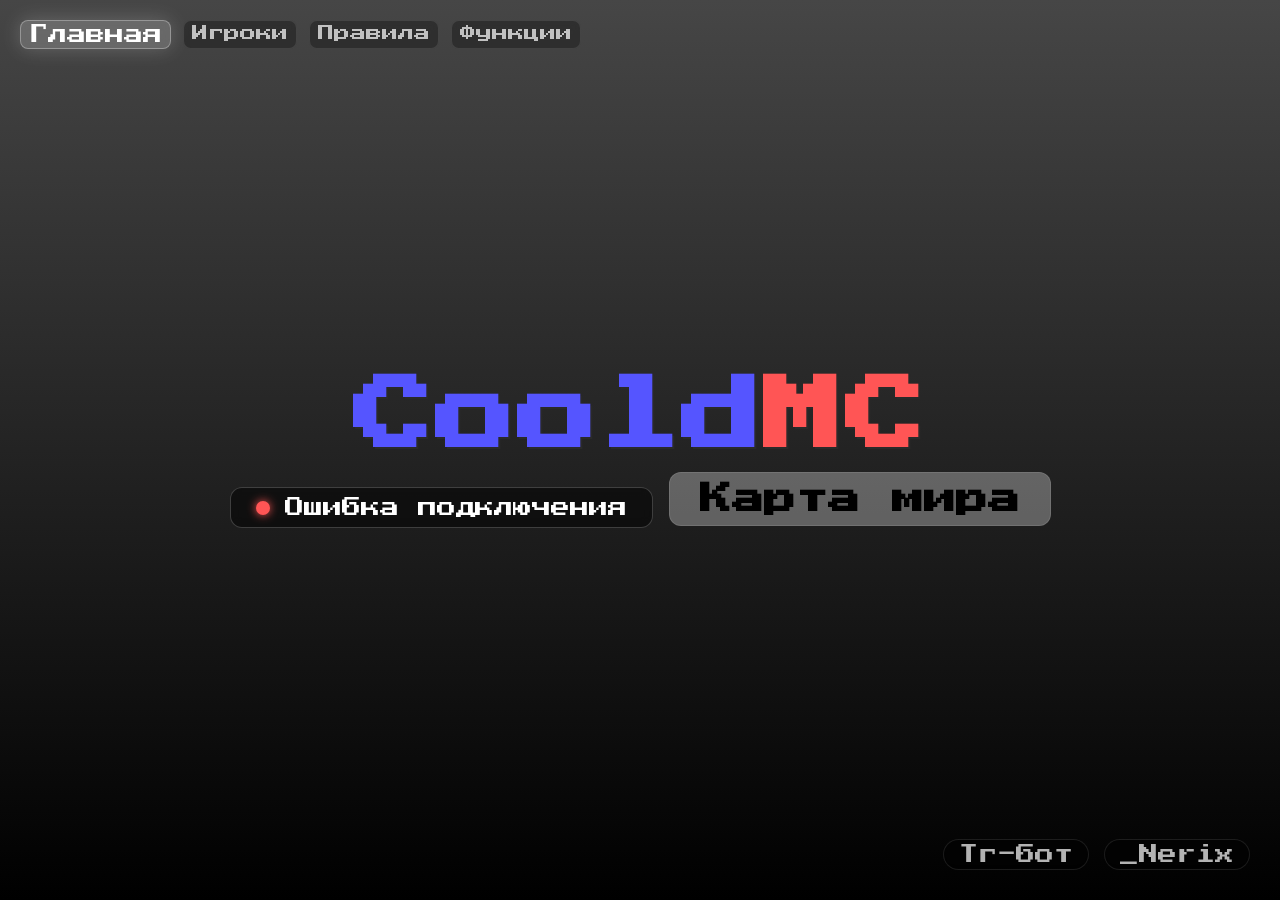
==== index.html @ b75e8671 "Update index.html" ====
<!DOCTYPE html>
<html lang="ru">
<head>
    <meta charset="UTF-8">
    <meta name="viewport" content="width=device-width, initial-scale=1.0">
    <title>CooldMC - Сервер Minecraft</title>
    
    <link rel="icon" type="image/png" href="photos/favicon-96x96.png" sizes="96x96" />
    <link rel="icon" type="image/svg+xml" href="photos/favicon.svg" />
    <link rel="shortcut icon" href="photos/favicon.ico" />
    <link rel="apple-touch-icon" sizes="180x180" href="photos/apple-touch-icon.png" />
    <meta name="apple-mobile-web-app-title" content="CooldMC" />
    <link rel="manifest" href="photos/site.webmanifest" />
    
    <link href="https://fonts.googleapis.com/css2?family=Press+Start+2P&display=swap" rel="stylesheet">
    
    <style>
        @font-face {
            font-family: 'Minecraft';
            src: url('fonts/minecraft-1-1/minecraft-1-1.eot');
            src: url('fonts/minecraft-1-1/minecraft-1-1.eot?#iefix') format('embedded-opentype'),
                 url('fonts/minecraft-1-1/minecraft-1-1.otf') format('opentype'),
                 url('fonts/minecraft-1-1/minecraft-1-1.svg') format('svg'),
                 url('fonts/minecraft-1-1/minecraft-1-1.ttf') format('truetype'),
                 url('fonts/minecraft-1-1/minecraft-1-1.woff') format('woff'),
                 url('fonts/minecraft-1-1/minecraft-1-1.woff2') format('woff2');
            font-weight: normal;
            font-style: normal;
            font-display: swap;
        }

        * {
            margin: 0;
            padding: 0;
            box-sizing: border-box;
        }

        html, body {
            height: 100%;
            overflow: hidden;
        }

        body {
            background: -webkit-linear-gradient(180deg, #464646,#000000);
            background: linear-gradient(180deg, #464646,#000000);
            min-height: 100vh;
            font-family: 'Minecraft', 'Press Start 2P', 'Courier New', monospace;
            position: relative;
            color: white;
        }

        .nav-menu, .page, .bottom-right {
            z-index: 1;
            position: relative;
        }

        .nav-menu {
            position: absolute;
            top: 20px;
            left: 20px;
            display: flex;
            gap: 12px;
            z-index: 10;
        }

        .nav-item {
            cursor: pointer;
            transition: all 0.3s ease;
            text-decoration: none;
            color: rgba(255, 255, 255, 0.7);
            font-size: 1rem;
            padding: 4px 8px;
            border-radius: 8px;
            background-color: rgba(0, 0, 0, 0.3);
            backdrop-filter: blur(5px);
            border: 1px solid rgba(255, 255, 255, 0.1);
        }

        .nav-item.active {
            color: white;
            font-size: 1.2rem;
            background-color: rgba(255, 255, 255, 0.2);
            border: 1px solid rgba(255, 255, 255, 0.3);
            box-shadow: 0 0 20px rgba(255,255,255,0.2);
        }

        .page {
            position: absolute;
            top: 0;
            left: 0;
            width: 100%;
            height: 100%;
            display: flex;
            flex-direction: column;
            align-items: center;
            opacity: 0;
            visibility: hidden;
            transition: opacity 0.3s ease, visibility 0.3s ease;
            overflow-y: auto;
            padding: 100px 20px 80px 20px;
        }

        .page.active {
            opacity: 1;
            visibility: visible;
        }

        #home.page {
            justify-content: center;
        }

        #players.page, #rules.page, #functions.page {
            justify-content: flex-start;
        }

        .center-content {
            text-align: center;
        }

        .main-title {
            font-size: 5rem;
            font-weight: bold;
            text-shadow: 2px 2px 0px #2a2a2a;
            letter-spacing: 2px;
            margin-bottom: 15px;
        }

        .blue {
            color: #5555FF;
        }

        .red {
            color: #FF5555;
        }

        .server-status {
            margin-bottom: 15px;
            padding: 10px 25px;
            background-color: rgba(0, 0, 0, 0.5);
            backdrop-filter: blur(5px);
            border-radius: 12px;
            display: inline-flex;
            align-items: center;
            gap: 15px;
            border: 1px solid rgba(255, 255, 255, 0.2);
        }

        .status-dot {
            width: 14px;
            height: 14px;
            border-radius: 50%;
            background-color: #808080;
            transition: all 0.3s ease;
        }

        .status-dot.online {
            background-color: #55FF55;
            box-shadow: 0 0 10px #55FF55;
        }

        .status-dot.offline {
            background-color: #FF5555;
            box-shadow: 0 0 10px #FF5555;
        }

        .status-text {
            font-size: 1.2rem;
        }

        .online-count {
            color: #55FF55;
            font-weight: bold;
        }

        .map-link {
            font-size: 2rem;
            color: #000000;
            text-decoration: none;
            background-color: rgba(255, 255, 255, 0.3);
            padding: 10px 30px;
            border-radius: 12px;
            display: inline-block;
            transition: all 0.3s ease;
            border: 1px solid rgba(255, 255, 255, 0.1);
            font-weight: bold;
        }

        .map-link:hover {
            background-color: rgba(255, 255, 255, 0.5);
            transform: scale(1.05);
            box-shadow: 0 0 15px rgba(255,255,255,0.2);
        }

        .content-page {
            width: 100%;
            max-width: 1000px;
            margin: 0 auto;
        }

        .page-title {
            font-size: 3rem;
            color: white;
            text-shadow: 2px 2px 0px #2a2a2a;
            margin-bottom: 40px;
            text-align: left;
            border-bottom: 2px solid rgba(255, 255, 255, 0.3);
            padding-bottom: 10px;
        }

        .section-subtitle {
            font-size: 2rem;
            color: white;
            text-shadow: 2px 2px 0px #2a2a2a;
            margin: 30px 0 20px 0;
            text-align: left;
            border-bottom: 2px solid rgba(255, 255, 255, 0.3);
            padding-bottom: 10px;
        }

        .players-list {
            display: flex;
            flex-direction: column;
            gap: 15px;
        }

        .player-item {
            background-color: rgba(0, 0, 0, 0.5);
            backdrop-filter: blur(5px);
            border: 1px solid rgba(255, 255, 255, 0.2);
            border-radius: 15px;
            padding: 15px 25px;
            transition: all 0.3s ease;
        }

        .player-item:hover {
            transform: scale(1.02);
            background-color: rgba(0, 0, 0, 0.7);
            border-color: rgba(255, 255, 255, 0.4);
        }

        .player-grid {
            display: grid;
            grid-template-columns: 1fr auto;
            align-items: start;
            gap: 20px;
        }

        .player-left {
            display: flex;
            flex-direction: column;
            gap: 5px;
        }

        .player-name {
            font-size: 2rem;
            color: white;
        }

        .player-role {
            font-size: 1.5rem;
        }

        .role-admin {
            color: #FF5555;
        }

        .role-moderator {
            color: #5555FF;
        }

        .player-right {
            display: flex;
            flex-direction: column;
            align-items: flex-end;
            gap: 5px;
        }

        .join-date {
            color: #AAAAAA;
            font-size: 1rem;
            white-space: nowrap;
        }

        .days-info {
            display: flex;
            align-items: center;
            gap: 5px;
        }

        .days-count {
            color: #55FF55;
            font-size: 1rem;
            font-weight: bold;
        }

        .days-label {
            color: #FFFFFF;
            font-size: 1rem;
            opacity: 0.7;
        }

        .rules-list {
            display: flex;
            flex-direction: column;
            gap: 20px;
        }

        .rule-section {
            background-color: rgba(0, 0, 0, 0.4);
            backdrop-filter: blur(3px);
            border-radius: 12px;
            padding: 15px 20px;
            border-left: 4px solid #5555FF;
        }

        .main-rule {
            font-size: 1.8rem;
            color: #5555FF;
            margin-bottom: 12px;
            font-weight: bold;
        }

        .sub-rule {
            font-size: 1.3rem;
            color: #DDDDDD;
            margin-left: 20px;
            margin-bottom: 8px;
            line-height: 1.4;
        }

        .sub-rule .punishment {
            color: #FF8888;
            font-size: 1rem;
        }

        .sub-sub-rule {
            font-size: 1.1rem;
            color: #AAAAAA;
            margin-left: 40px;
            margin-bottom: 6px;
            line-height: 1.4;
        }

        .sub-sub-rule .punishment {
            color: #FF8888;
            font-size: 0.9rem;
        }

        .punishment {
            color: #FF8888;
            font-style: italic;
        }

        .functions-list {
            display: flex;
            flex-direction: column;
            gap: 12px;
        }

        .function-item {
            background-color: rgba(0, 0, 0, 0.4);
            backdrop-filter: blur(3px);
            border-radius: 12px;
            padding: 15px 20px;
            border-left: 4px solid #5555FF;
            transition: all 0.3s ease;
        }

        .function-item:hover {
            transform: scale(1.01);
            background-color: rgba(0, 0, 0, 0.6);
            border-color: rgba(85, 85, 255, 0.5);
        }

        .function-text {
            font-size: 1.3rem;
            color: #DDDDDD;
            line-height: 1.4;
        }

        .function-text .note-gray {
            color: #AAAAAA;
            font-size: 1.1rem;
        }

        .function-text .mod-name-bold {
            font-weight: bold;
            color: white;
        }

        .mods-list {
            display: flex;
            flex-direction: column;
            gap: 15px;
        }

        .mod-item {
            display: flex;
            justify-content: space-between;
            align-items: center;
            background-color: rgba(0, 0, 0, 0.4);
            backdrop-filter: blur(3px);
            border-radius: 12px;
            padding: 12px 20px;
            border-left: 4px solid #5555FF;
            flex-wrap: wrap;
            gap: 10px;
            transition: all 0.3s ease;
        }

        .mod-item:hover {
            transform: scale(1.01);
            background-color: rgba(0, 0, 0, 0.6);
        }

        .mod-info {
            display: flex;
            flex-direction: column;
            gap: 3px;
        }

        .mod-type {
            font-size: 1rem;
            color: #5555FF;
        }

        .mod-name {
            font-size: 1.3rem;
            color: white;
        }

        .download-btn {
            background-color: #55FF55;
            color: #000000;
            text-decoration: none;
            padding: 8px 20px;
            border-radius: 12px;
            font-size: 1rem;
            font-weight: bold;
            transition: all 0.3s ease;
            border: none;
            cursor: pointer;
            font-family: 'Minecraft', 'Press Start 2P', monospace;
        }

        .download-btn:hover {
            background-color: #33CC33;
            transform: scale(1.05);
            box-shadow: 0 0 15px #55FF55;
        }

        .bottom-right {
            position: absolute;
            bottom: 30px;
            right: 30px;
            display: flex;
            gap: 15px;
            align-items: center;
            z-index: 10;
        }

        .bottom-link {
            color: rgba(255, 255, 255, 0.7);
            text-decoration: none;
            font-size: 1.2rem;
            padding: 5px 15px;
            background-color: rgba(0, 0, 0, 0.3);
            border-radius: 20px;
            backdrop-filter: blur(5px);
            transition: all 0.3s ease;
            border: 1px solid rgba(255, 255, 255, 0.1);
        }

        .bottom-link:hover {
            color: white;
            background-color: rgba(0, 0, 0, 0.5);
            transform: scale(1.05);
        }

        @media (max-width: 600px) {
            .nav-menu {
                top: 15px;
                left: 15px;
                gap: 8px;
            }
            
            .nav-item {
                font-size: 0.8rem;
                padding: 3px 6px;
            }
            
            .nav-item.active {
                font-size: 1rem;
            }
            
            .main-title {
                font-size: 3rem;
                margin-bottom: 10px;
            }
            
            .server-status {
                padding: 8px 20px;
                margin-bottom: 10px;
            }
            
            .status-text {
                font-size: 1rem;
            }
            
            .map-link {
                font-size: 1.5rem;
            }
            
            .page-title {
                font-size: 2rem;
            }
            
            .section-subtitle {
                font-size: 1.6rem;
            }
            
            .player-name {
                font-size: 1.5rem;
            }
            
            .player-role {
                font-size: 1.2rem;
            }
            
            .join-date {
                font-size: 0.9rem;
            }
            
            .days-count, .days-label {
                font-size: 0.9rem;
            }
            
            .player-grid {
                gap: 10px;
            }
            
            .main-rule {
                font-size: 1.4rem;
            }
            
            .sub-rule {
                font-size: 1.1rem;
                margin-left: 10px;
            }
            
            .function-text {
                font-size: 1rem;
            }
            
            .function-text .note-gray {
                font-size: 0.9rem;
            }
            
            .mod-name {
                font-size: 1.1rem;
            }
            
            .download-btn {
                padding: 6px 15px;
                font-size: 0.8rem;
            }
            
            .bottom-right {
                bottom: 15px;
                right: 15px;
                gap: 8px;
            }
            
            .bottom-link {
                font-size: 1rem;
                padding: 4px 10px;
            }
        }
    </style>
</head>
<body>
    <div class="nav-menu">
        <a class="nav-item active" onclick="switchPage('home')">Главная</a>
        <a class="nav-item" onclick="switchPage('players')">Игроки</a>
        <a class="nav-item" onclick="switchPage('rules')">Правила</a>
        <a class="nav-item" onclick="switchPage('functions')">Функции</a>
    </div>

    <div id="home" class="page active">
        <div class="center-content">
            <div class="main-title">
                <span class="blue">Coold</span><span class="red">MC</span>
            </div>
            
            <div class="server-status">
                <div class="status-dot" id="status-dot"></div>
                <div class="status-text" id="status-text">Загрузка...</div>
            </div>
            
            <a href="http://188.127.241.222:25729" class="map-link" target="_blank">Карта мира</a>
        </div>
    </div>

    <div id="players" class="page">
        <div class="content-page">
            <h2 class="page-title">Игроки:</h2>
            <div class="players-list" id="playersList"></div>
        </div>
    </div>

    <div id="rules" class="page">
        <div class="content-page">
            <h2 class="page-title">Правила сервера:</h2>
            <div class="rules-list" id="rulesList"></div>
        </div>
    </div>

    <div id="functions" class="page">
        <div class="content-page">
            <h2 class="page-title">Функции:</h2>
            <div class="functions-list" id="functionsList"></div>
            
            <h3 class="section-subtitle">Моды и ресурс паки:</h3>
            <div class="mods-list" id="modsList"></div>
        </div>
    </div>

    <div class="bottom-right">
        <a href="https://t.me/CooldMC_office_bot" class="bottom-link" target="_blank">Тг-бот</a>
        <a href="https://t.me/Nerix_CM" class="bottom-link" target="_blank">_Nerix</a>
    </div>

    <script src="players.js"></script>
    <script src="rules.js"></script>
    <script src="functions.js"></script>
    <script src="snow.js"></script>

    <script>
        console.log('playersData загружен?', typeof playersData !== 'undefined');
        console.log('rulesData загружен?', typeof rulesData !== 'undefined');
        console.log('functionsData загружен?', typeof functionsData !== 'undefined');
        console.log('modsData загружен?', typeof modsData !== 'undefined');

        function formatDate(dateString) {
            const date = new Date(dateString);
            return date.toLocaleDateString('ru-RU', { 
                day: 'numeric', 
                month: 'long'
            });
        }

        function getDaysBetween(startDate, endDate) {
            const start = new Date(startDate);
            const end = new Date(endDate);
            
            start.setHours(0, 0, 0, 0);
            end.setHours(0, 0, 0, 0);
            
            const diffTime = end - start;
            const diffDays = Math.ceil(diffTime / (1000 * 60 * 60 * 24));
            
            return diffDays;
        }

        function sortPlayersByRoleAndDays(players) {
            const today = new Date().toISOString().split('T')[0];
            
            return [...players].sort((a, b) => {
                if (a.role === 'admin') return -1;
                if (b.role === 'admin') return 1;
                
                if (a.role === 'moderator' && b.role !== 'admin') return -1;
                if (b.role === 'moderator' && a.role !== 'admin') return 1;
                
                const daysA = getDaysBetween(a.joinDate, today);
                const daysB = getDaysBetween(b.joinDate, today);
                return daysB - daysA;
            });
        }

        function updateAllDays() {
            const playersList = document.getElementById('playersList');
            if (!playersList) return;
            
            if (typeof playersData === 'undefined') {
                playersList.innerHTML = '<div class="player-item">Ошибка загрузки данных игроков</div>';
                return;
            }
            
            const today = new Date().toISOString().split('T')[0];
            const sortedPlayers = sortPlayersByRoleAndDays(playersData);
            
            playersList.innerHTML = '';
            
            sortedPlayers.forEach(player => {
                const daysOnServer = getDaysBetween(player.joinDate, today);
                
                const playerItem = document.createElement('div');
                playerItem.className = 'player-item';
                
                let roleClass = '';
                let roleHtml = '';
                
                if (player.role === 'admin') {
                    roleClass = 'role-admin';
                    roleHtml = `<span class="player-role ${roleClass}">${player.roleText}</span>`;
                } else if (player.role === 'moderator') {
                    roleClass = 'role-moderator';
                    roleHtml = `<span class="player-role ${roleClass}">${player.roleText}</span>`;
                }
                
                playerItem.innerHTML = `
                    <div class="player-grid">
                        <div class="player-left">
                            <span class="player-name">${player.name}</span>
                            ${roleHtml}
                        </div>
                        <div class="player-right">
                            <div class="join-date">${formatDate(player.joinDate)}</div>
                            <div class="days-info">
                                <span class="days-count">${daysOnServer}</span>
                                <span class="days-label">дн.</span>
                            </div>
                        </div>
                    </div>
                `;
                
                playersList.appendChild(playerItem);
            });
        }

        function buildRulesList() {
            const rulesContainer = document.getElementById('rulesList');
            if (!rulesContainer) return;
            
            if (typeof rulesData === 'undefined') {
                rulesContainer.innerHTML = '<div class="rule-section">Ошибка загрузки правил</div>';
                return;
            }
            
            rulesContainer.innerHTML = '';
            
            rulesData.forEach(section => {
                const sectionDiv = document.createElement('div');
                sectionDiv.className = 'rule-section';
                
                let html = `<div class="main-rule">${section.number}. ${section.title}</div>`;
                
                section.subRules.forEach(sub => {
                    html += `<div class="sub-rule">• ${sub.text} ${sub.punishment ? `<span class="punishment">[${sub.punishment}]</span>` : ''}</div>`;
                    
                    if (sub.subSub) {
                        sub.subSub.forEach(subsub => {
                            html += `<div class="sub-sub-rule">◦ ${subsub.text} ${subsub.punishment ? `<span class="punishment">[${subsub.punishment}]</span>` : ''}</div>`;
                        });
                    }
                });
                
                sectionDiv.innerHTML = html;
                rulesContainer.appendChild(sectionDiv);
            });
        }

        function buildFunctionsList() {
            const functionsContainer = document.getElementById('functionsList');
            if (!functionsContainer) return;
            
            if (typeof functionsData === 'undefined') {
                functionsContainer.innerHTML = '<div class="function-item">Ошибка загрузки функций</div>';
                return;
            }
            
            functionsContainer.innerHTML = '';
            
            functionsData.forEach(func => {
                const funcDiv = document.createElement('div');
                funcDiv.className = 'function-item';
                
                let processedText = func.text;
                
                const modNames = ['Armor Poser', 'Simple Voice Chat', 'Voice Messages', 'PatPat', 'V-CooldMC-2.3'];
                modNames.forEach(modName => {
                    const regex = new RegExp(`(${modName.replace(/[.*+?^${}()|[\]\\]/g, '\\$&')})`, 'g');
                    processedText = processedText.replace(regex, '<span class="mod-name-bold">$1</span>');
                });
                
                processedText = processedText.replace(/\(([^)]+)\)/g, '<span class="note-gray">($1)</span>');
                
                funcDiv.innerHTML = `<div class="function-text">• ${processedText}</div>`;
                functionsContainer.appendChild(funcDiv);
            });
        }

        function buildModsList() {
            const modsContainer = document.getElementById('modsList');
            if (!modsContainer) return;
            
            if (typeof modsData === 'undefined') {
                modsContainer.innerHTML = '<div class="mod-item">Ошибка загрузки модов</div>';
                return;
            }
            
            modsContainer.innerHTML = '';
            
            modsData.forEach(mod => {
                const modDiv = document.createElement('div');
                modDiv.className = 'mod-item';
                
                modDiv.innerHTML = `
                    <div class="mod-info">
                        <div class="mod-type">${mod.type}</div>
                        <div class="mod-name">${mod.name}</div>
                    </div>
                    <a href="${mod.link}" class="download-btn" target="_blank">Скачать</a>
                `;
                
                modsContainer.appendChild(modDiv);
            });
        }

        function switchPage(pageId) {
            document.querySelectorAll('.page').forEach(page => {
                page.classList.remove('active');
            });
            
            document.querySelectorAll('.nav-item').forEach(item => {
                item.classList.remove('active');
            });
            
            document.getElementById(pageId).classList.add('active');
            document.getElementById(pageId).scrollTop = 0;
            
            document.querySelectorAll('.nav-item').forEach(item => {
                if (pageId === 'home' && item.textContent === 'Главная') {
                    item.classList.add('active');
                } else if (pageId === 'players' && item.textContent === 'Игроки') {
                    item.classList.add('active');
                } else if (pageId === 'rules' && item.textContent === 'Правила') {
                    item.classList.add('active');
                } else if (pageId === 'functions' && item.textContent === 'Функции') {
                    item.classList.add('active');
                }
            });

            if (pageId === 'players') {
                updateAllDays();
            }
        }

        async function fetchServerStatus() {
            const statusDot = document.getElementById('status-dot');
            const statusText = document.getElementById('status-text');
            
            try {
                const response = await fetch('https://api.mcsrvstat.us/2/188.127.241.222:25601');
                const data = await response.json();
                
                if (data.online) {
                    statusDot.className = 'status-dot online';
                    statusText.innerHTML = `Онлайн: <span class="online-count">${data.players.online}</span> / ${data.players.max}`;
                } else {
                    statusDot.className = 'status-dot offline';
                    statusText.textContent = 'Сервер выключен';
                }
            } catch (error) {
                statusDot.className = 'status-dot offline';
                statusText.textContent = 'Ошибка подключения';
                console.error('Ошибка:', error);
            }
        }

        document.addEventListener('DOMContentLoaded', () => {
            console.log('DOM загружен, инициализация...');
            updateAllDays();
            buildRulesList();
            buildFunctionsList();
            buildModsList();
            fetchServerStatus();
            
            setInterval(() => {
                if (document.getElementById('players').classList.contains('active')) {
                    updateAllDays();
                }
            }, 60 * 60 * 1000);
            
            setInterval(() => {
                if (document.getElementById('home').classList.contains('active')) {
                    fetchServerStatus();
                }
            }, 30000);
        });
    </script>
</body>
</html>
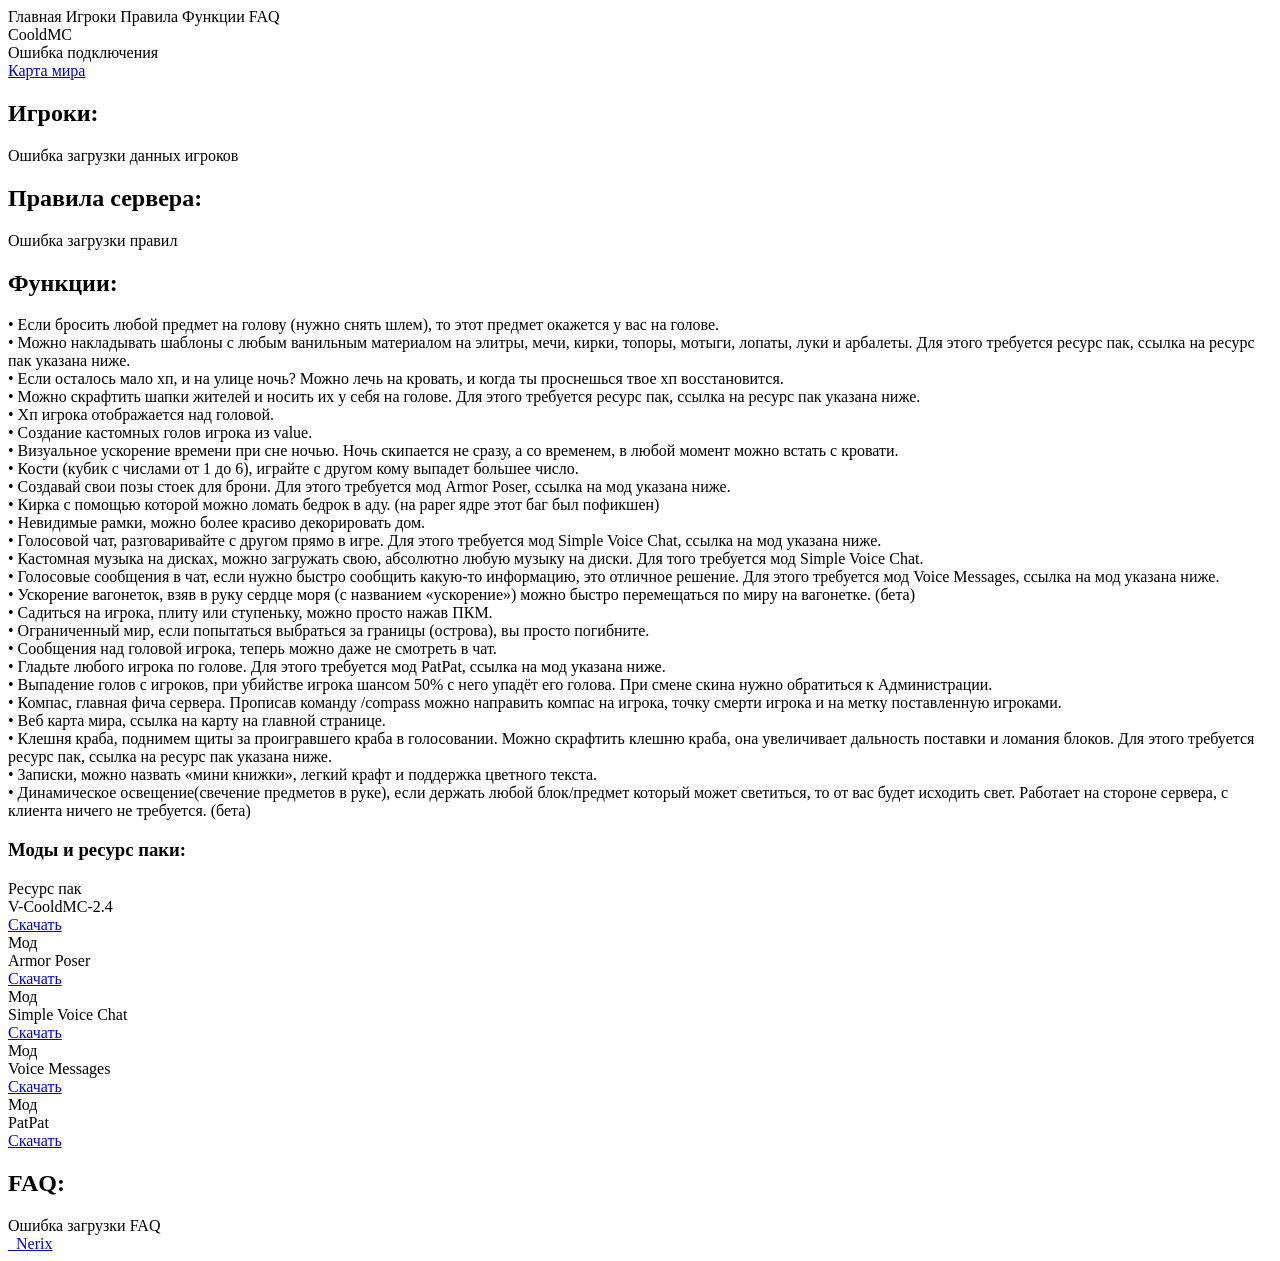
==== commit b6265159: "Update index.html" ====
--- a/index.html
+++ b/index.html
@@ -5,6 +5,7 @@
     <meta name="viewport" content="width=device-width, initial-scale=1.0">
     <title>CooldMC - Сервер Minecraft</title>
     
+    <!-- Фавиконка -->
     <link rel="icon" type="image/png" href="photos/favicon-96x96.png" sizes="96x96" />
     <link rel="icon" type="image/svg+xml" href="photos/favicon.svg" />
     <link rel="shortcut icon" href="photos/favicon.ico" />
@@ -12,571 +13,9 @@
     <meta name="apple-mobile-web-app-title" content="CooldMC" />
     <link rel="manifest" href="photos/site.webmanifest" />
     
+    <!-- Подключаем шрифты и стили -->
     <link href="https://fonts.googleapis.com/css2?family=Press+Start+2P&display=swap" rel="stylesheet">
-    
-    <style>
-        @font-face {
-            font-family: 'Minecraft';
-            src: url('fonts/minecraft-1-1/minecraft-1-1.eot');
-            src: url('fonts/minecraft-1-1/minecraft-1-1.eot?#iefix') format('embedded-opentype'),
-                 url('fonts/minecraft-1-1/minecraft-1-1.otf') format('opentype'),
-                 url('fonts/minecraft-1-1/minecraft-1-1.svg') format('svg'),
-                 url('fonts/minecraft-1-1/minecraft-1-1.ttf') format('truetype'),
-                 url('fonts/minecraft-1-1/minecraft-1-1.woff') format('woff'),
-                 url('fonts/minecraft-1-1/minecraft-1-1.woff2') format('woff2');
-            font-weight: normal;
-            font-style: normal;
-            font-display: swap;
-        }
-
-        * {
-            margin: 0;
-            padding: 0;
-            box-sizing: border-box;
-        }
-
-        html, body {
-            height: 100%;
-            overflow: hidden;
-        }
-
-        body {
-            background: -webkit-linear-gradient(180deg, #464646,#000000);
-            background: linear-gradient(180deg, #464646,#000000);
-            min-height: 100vh;
-            font-family: 'Minecraft', 'Press Start 2P', 'Courier New', monospace;
-            position: relative;
-            color: white;
-        }
-
-        .nav-menu, .page, .bottom-right {
-            z-index: 1;
-            position: relative;
-        }
-
-        .nav-menu {
-            position: absolute;
-            top: 20px;
-            left: 20px;
-            display: flex;
-            gap: 12px;
-            z-index: 10;
-        }
-
-        .nav-item {
-            cursor: pointer;
-            transition: all 0.3s ease;
-            text-decoration: none;
-            color: rgba(255, 255, 255, 0.7);
-            font-size: 1rem;
-            padding: 4px 8px;
-            border-radius: 8px;
-            background-color: rgba(0, 0, 0, 0.3);
-            backdrop-filter: blur(5px);
-            border: 1px solid rgba(255, 255, 255, 0.1);
-        }
-
-        .nav-item.active {
-            color: white;
-            font-size: 1.2rem;
-            background-color: rgba(255, 255, 255, 0.2);
-            border: 1px solid rgba(255, 255, 255, 0.3);
-            box-shadow: 0 0 20px rgba(255,255,255,0.2);
-        }
-
-        .page {
-            position: absolute;
-            top: 0;
-            left: 0;
-            width: 100%;
-            height: 100%;
-            display: flex;
-            flex-direction: column;
-            align-items: center;
-            opacity: 0;
-            visibility: hidden;
-            transition: opacity 0.3s ease, visibility 0.3s ease;
-            overflow-y: auto;
-            padding: 100px 20px 80px 20px;
-        }
-
-        .page.active {
-            opacity: 1;
-            visibility: visible;
-        }
-
-        #home.page {
-            justify-content: center;
-        }
-
-        #players.page, #rules.page, #functions.page {
-            justify-content: flex-start;
-        }
-
-        .center-content {
-            text-align: center;
-        }
-
-        .main-title {
-            font-size: 5rem;
-            font-weight: bold;
-            text-shadow: 2px 2px 0px #2a2a2a;
-            letter-spacing: 2px;
-            margin-bottom: 15px;
-        }
-
-        .blue {
-            color: #5555FF;
-        }
-
-        .red {
-            color: #FF5555;
-        }
-
-        .server-status {
-            margin-bottom: 15px;
-            padding: 10px 25px;
-            background-color: rgba(0, 0, 0, 0.5);
-            backdrop-filter: blur(5px);
-            border-radius: 12px;
-            display: inline-flex;
-            align-items: center;
-            gap: 15px;
-            border: 1px solid rgba(255, 255, 255, 0.2);
-        }
-
-        .status-dot {
-            width: 14px;
-            height: 14px;
-            border-radius: 50%;
-            background-color: #808080;
-            transition: all 0.3s ease;
-        }
-
-        .status-dot.online {
-            background-color: #55FF55;
-            box-shadow: 0 0 10px #55FF55;
-        }
-
-        .status-dot.offline {
-            background-color: #FF5555;
-            box-shadow: 0 0 10px #FF5555;
-        }
-
-        .status-text {
-            font-size: 1.2rem;
-        }
-
-        .online-count {
-            color: #55FF55;
-            font-weight: bold;
-        }
-
-        .map-link {
-            font-size: 2rem;
-            color: #000000;
-            text-decoration: none;
-            background-color: rgba(255, 255, 255, 0.3);
-            padding: 10px 30px;
-            border-radius: 12px;
-            display: inline-block;
-            transition: all 0.3s ease;
-            border: 1px solid rgba(255, 255, 255, 0.1);
-            font-weight: bold;
-        }
-
-        .map-link:hover {
-            background-color: rgba(255, 255, 255, 0.5);
-            transform: scale(1.05);
-            box-shadow: 0 0 15px rgba(255,255,255,0.2);
-        }
-
-        .content-page {
-            width: 100%;
-            max-width: 1000px;
-            margin: 0 auto;
-        }
-
-        .page-title {
-            font-size: 3rem;
-            color: white;
-            text-shadow: 2px 2px 0px #2a2a2a;
-            margin-bottom: 40px;
-            text-align: left;
-            border-bottom: 2px solid rgba(255, 255, 255, 0.3);
-            padding-bottom: 10px;
-        }
-
-        .section-subtitle {
-            font-size: 2rem;
-            color: white;
-            text-shadow: 2px 2px 0px #2a2a2a;
-            margin: 30px 0 20px 0;
-            text-align: left;
-            border-bottom: 2px solid rgba(255, 255, 255, 0.3);
-            padding-bottom: 10px;
-        }
-
-        .players-list {
-            display: flex;
-            flex-direction: column;
-            gap: 15px;
-        }
-
-        .player-item {
-            background-color: rgba(0, 0, 0, 0.5);
-            backdrop-filter: blur(5px);
-            border: 1px solid rgba(255, 255, 255, 0.2);
-            border-radius: 15px;
-            padding: 15px 25px;
-            transition: all 0.3s ease;
-        }
-
-        .player-item:hover {
-            transform: scale(1.02);
-            background-color: rgba(0, 0, 0, 0.7);
-            border-color: rgba(255, 255, 255, 0.4);
-        }
-
-        .player-grid {
-            display: grid;
-            grid-template-columns: 1fr auto;
-            align-items: start;
-            gap: 20px;
-        }
-
-        .player-left {
-            display: flex;
-            flex-direction: column;
-            gap: 5px;
-        }
-
-        .player-name {
-            font-size: 2rem;
-            color: white;
-        }
-
-        .player-role {
-            font-size: 1.5rem;
-        }
-
-        .role-admin {
-            color: #FF5555;
-        }
-
-        .role-moderator {
-            color: #5555FF;
-        }
-
-        .player-right {
-            display: flex;
-            flex-direction: column;
-            align-items: flex-end;
-            gap: 5px;
-        }
-
-        .join-date {
-            color: #AAAAAA;
-            font-size: 1rem;
-            white-space: nowrap;
-        }
-
-        .days-info {
-            display: flex;
-            align-items: center;
-            gap: 5px;
-        }
-
-        .days-count {
-            color: #55FF55;
-            font-size: 1rem;
-            font-weight: bold;
-        }
-
-        .days-label {
-            color: #FFFFFF;
-            font-size: 1rem;
-            opacity: 0.7;
-        }
-
-        .rules-list {
-            display: flex;
-            flex-direction: column;
-            gap: 20px;
-        }
-
-        .rule-section {
-            background-color: rgba(0, 0, 0, 0.4);
-            backdrop-filter: blur(3px);
-            border-radius: 12px;
-            padding: 15px 20px;
-            border-left: 4px solid #5555FF;
-        }
-
-        .main-rule {
-            font-size: 1.8rem;
-            color: #5555FF;
-            margin-bottom: 12px;
-            font-weight: bold;
-        }
-
-        .sub-rule {
-            font-size: 1.3rem;
-            color: #DDDDDD;
-            margin-left: 20px;
-            margin-bottom: 8px;
-            line-height: 1.4;
-        }
-
-        .sub-rule .punishment {
-            color: #FF8888;
-            font-size: 1rem;
-        }
-
-        .sub-sub-rule {
-            font-size: 1.1rem;
-            color: #AAAAAA;
-            margin-left: 40px;
-            margin-bottom: 6px;
-            line-height: 1.4;
-        }
-
-        .sub-sub-rule .punishment {
-            color: #FF8888;
-            font-size: 0.9rem;
-        }
-
-        .punishment {
-            color: #FF8888;
-            font-style: italic;
-        }
-
-        .functions-list {
-            display: flex;
-            flex-direction: column;
-            gap: 12px;
-        }
-
-        .function-item {
-            background-color: rgba(0, 0, 0, 0.4);
-            backdrop-filter: blur(3px);
-            border-radius: 12px;
-            padding: 15px 20px;
-            border-left: 4px solid #5555FF;
-            transition: all 0.3s ease;
-        }
-
-        .function-item:hover {
-            transform: scale(1.01);
-            background-color: rgba(0, 0, 0, 0.6);
-            border-color: rgba(85, 85, 255, 0.5);
-        }
-
-        .function-text {
-            font-size: 1.3rem;
-            color: #DDDDDD;
-            line-height: 1.4;
-        }
-
-        .function-text .note-gray {
-            color: #AAAAAA;
-            font-size: 1.1rem;
-        }
-
-        .function-text .mod-name-bold {
-            font-weight: bold;
-            color: white;
-        }
-
-        .mods-list {
-            display: flex;
-            flex-direction: column;
-            gap: 15px;
-        }
-
-        .mod-item {
-            display: flex;
-            justify-content: space-between;
-            align-items: center;
-            background-color: rgba(0, 0, 0, 0.4);
-            backdrop-filter: blur(3px);
-            border-radius: 12px;
-            padding: 12px 20px;
-            border-left: 4px solid #5555FF;
-            flex-wrap: wrap;
-            gap: 10px;
-            transition: all 0.3s ease;
-        }
-
-        .mod-item:hover {
-            transform: scale(1.01);
-            background-color: rgba(0, 0, 0, 0.6);
-        }
-
-        .mod-info {
-            display: flex;
-            flex-direction: column;
-            gap: 3px;
-        }
-
-        .mod-type {
-            font-size: 1rem;
-            color: #5555FF;
-        }
-
-        .mod-name {
-            font-size: 1.3rem;
-            color: white;
-        }
-
-        .download-btn {
-            background-color: #55FF55;
-            color: #000000;
-            text-decoration: none;
-            padding: 8px 20px;
-            border-radius: 12px;
-            font-size: 1rem;
-            font-weight: bold;
-            transition: all 0.3s ease;
-            border: none;
-            cursor: pointer;
-            font-family: 'Minecraft', 'Press Start 2P', monospace;
-        }
-
-        .download-btn:hover {
-            background-color: #33CC33;
-            transform: scale(1.05);
-            box-shadow: 0 0 15px #55FF55;
-        }
-
-        .bottom-right {
-            position: absolute;
-            bottom: 30px;
-            right: 30px;
-            display: flex;
-            gap: 15px;
-            align-items: center;
-            z-index: 10;
-        }
-
-        .bottom-link {
-            color: rgba(255, 255, 255, 0.7);
-            text-decoration: none;
-            font-size: 1.2rem;
-            padding: 5px 15px;
-            background-color: rgba(0, 0, 0, 0.3);
-            border-radius: 20px;
-            backdrop-filter: blur(5px);
-            transition: all 0.3s ease;
-            border: 1px solid rgba(255, 255, 255, 0.1);
-        }
-
-        .bottom-link:hover {
-            color: white;
-            background-color: rgba(0, 0, 0, 0.5);
-            transform: scale(1.05);
-        }
-
-        @media (max-width: 600px) {
-            .nav-menu {
-                top: 15px;
-                left: 15px;
-                gap: 8px;
-            }
-            
-            .nav-item {
-                font-size: 0.8rem;
-                padding: 3px 6px;
-            }
-            
-            .nav-item.active {
-                font-size: 1rem;
-            }
-            
-            .main-title {
-                font-size: 3rem;
-                margin-bottom: 10px;
-            }
-            
-            .server-status {
-                padding: 8px 20px;
-                margin-bottom: 10px;
-            }
-            
-            .status-text {
-                font-size: 1rem;
-            }
-            
-            .map-link {
-                font-size: 1.5rem;
-            }
-            
-            .page-title {
-                font-size: 2rem;
-            }
-            
-            .section-subtitle {
-                font-size: 1.6rem;
-            }
-            
-            .player-name {
-                font-size: 1.5rem;
-            }
-            
-            .player-role {
-                font-size: 1.2rem;
-            }
-            
-            .join-date {
-                font-size: 0.9rem;
-            }
-            
-            .days-count, .days-label {
-                font-size: 0.9rem;
-            }
-            
-            .player-grid {
-                gap: 10px;
-            }
-            
-            .main-rule {
-                font-size: 1.4rem;
-            }
-            
-            .sub-rule {
-                font-size: 1.1rem;
-                margin-left: 10px;
-            }
-            
-            .function-text {
-                font-size: 1rem;
-            }
-            
-            .function-text .note-gray {
-                font-size: 0.9rem;
-            }
-            
-            .mod-name {
-                font-size: 1.1rem;
-            }
-            
-            .download-btn {
-                padding: 6px 15px;
-                font-size: 0.8rem;
-            }
-            
-            .bottom-right {
-                bottom: 15px;
-                right: 15px;
-                gap: 8px;
-            }
-            
-            .bottom-link {
-                font-size: 1rem;
-                padding: 4px 10px;
-            }
-        }
-    </style>
+    <link rel="stylesheet" href="style.css">
 </head>
 <body>
     <div class="nav-menu">
@@ -584,6 +23,7 @@
         <a class="nav-item" onclick="switchPage('players')">Игроки</a>
         <a class="nav-item" onclick="switchPage('rules')">Правила</a>
         <a class="nav-item" onclick="switchPage('functions')">Функции</a>
+        <a class="nav-item" onclick="switchPage('faq')">FAQ</a>
     </div>
 
     <div id="home" class="page active">
@@ -625,20 +65,29 @@
         </div>
     </div>
 
+    <div id="faq" class="page">
+        <div class="content-page">
+            <h2 class="page-title">FAQ:</h2>
+            <div class="faq-list" id="faqList"></div>
+        </div>
+    </div>
+
     <div class="bottom-right">
-        <a href="https://t.me/CooldMC_office_bot" class="bottom-link" target="_blank">Тг-бот</a>
         <a href="https://t.me/Nerix_CM" class="bottom-link" target="_blank">_Nerix</a>
     </div>
 
+    <!-- Подключение файлов -->
     <script src="players.js"></script>
     <script src="rules.js"></script>
     <script src="functions.js"></script>
+    <script src="faq.js"></script>
     <script src="snow.js"></script>
 
     <script>
         console.log('playersData загружен?', typeof playersData !== 'undefined');
         console.log('rulesData загружен?', typeof rulesData !== 'undefined');
         console.log('functionsData загружен?', typeof functionsData !== 'undefined');
+        console.log('faqData загружен?', typeof faqData !== 'undefined');
         console.log('modsData загружен?', typeof modsData !== 'undefined');
 
         function formatDate(dateString) {
@@ -672,6 +121,9 @@
                 if (a.role === 'moderator' && b.role !== 'admin') return -1;
                 if (b.role === 'moderator' && a.role !== 'admin') return 1;
                 
+                if (a.role === 'beta' && b.role !== 'admin' && b.role !== 'moderator') return -1;
+                if (b.role === 'beta' && a.role !== 'admin' && a.role !== 'moderator') return 1;
+                
                 const daysA = getDaysBetween(a.joinDate, today);
                 const daysB = getDaysBetween(b.joinDate, today);
                 return daysB - daysA;
@@ -706,6 +158,9 @@
                     roleHtml = `<span class="player-role ${roleClass}">${player.roleText}</span>`;
                 } else if (player.role === 'moderator') {
                     roleClass = 'role-moderator';
+                    roleHtml = `<span class="player-role ${roleClass}">${player.roleText}</span>`;
+                } else if (player.role === 'beta') {
+                    roleClass = 'role-beta';
                     roleHtml = `<span class="player-role ${roleClass}">${player.roleText}</span>`;
                 }
                 
@@ -784,10 +239,79 @@
                     processedText = processedText.replace(regex, '<span class="mod-name-bold">$1</span>');
                 });
                 
+                processedText = processedText.replace(/«([^»]+)»/g, '<span class="mod-name-bold">«$1»</span>');
+                
                 processedText = processedText.replace(/\(([^)]+)\)/g, '<span class="note-gray">($1)</span>');
                 
                 funcDiv.innerHTML = `<div class="function-text">• ${processedText}</div>`;
                 functionsContainer.appendChild(funcDiv);
+            });
+        }
+
+        function buildFaqList() {
+            const faqContainer = document.getElementById('faqList');
+            if (!faqContainer) return;
+            
+            if (typeof faqData === 'undefined') {
+                faqContainer.innerHTML = '<div class="faq-item">Ошибка загрузки FAQ</div>';
+                return;
+            }
+            
+            faqContainer.innerHTML = '';
+            
+            faqData.forEach((item, index) => {
+                const faqItem = document.createElement('div');
+                faqItem.className = 'faq-item';
+                
+                let processedQuestion = item.question;
+                processedQuestion = processedQuestion.replace(/«([^»]+)»/g, '<span class="bold-quote">«$1»</span>');
+                processedQuestion = processedQuestion.replace(/@(Nerix_CM)/g, '<span class="admin-name">@$1</span>');
+                processedQuestion = processedQuestion.replace(/«Модератор»/g, '"<span class="role-moderator">Модератор</span>"');
+                processedQuestion = processedQuestion.replace(/«Бета-тестер»/g, '"<span class="role-beta">Бета-тестер</span>"');
+                
+                let processedAnswer = item.answer;
+                processedAnswer = processedAnswer.replace(/«([^»]+)»/g, '<span class="bold-quote">«$1»</span>');
+                processedAnswer = processedAnswer.replace(/@(Nerix_CM)/g, '<span class="admin-name">@$1</span>');
+                processedAnswer = processedAnswer.replace(/«Модератор»/g, '"<span class="role-moderator">Модератор</span>"');
+                processedAnswer = processedAnswer.replace(/«Бета-тестер»/g, '"<span class="role-beta">Бета-тестер</span>"');
+                
+                faqItem.innerHTML = `
+                    <div class="faq-question" data-index="${index}">
+                        <div class="question-text">${processedQuestion}</div>
+                        <div class="faq-toggle">▼ Показать ответ</div>
+                    </div>
+                    <div class="faq-answer" id="faq-answer-${index}" style="display: none;">
+                        ${processedAnswer}
+                        <div class="faq-hide-toggle">▲ Скрыть ответ</div>
+                    </div>
+                `;
+                
+                faqContainer.appendChild(faqItem);
+            });
+            
+            document.querySelectorAll('.faq-question').forEach(question => {
+                const index = question.getAttribute('data-index');
+                const answer = document.getElementById(`faq-answer-${index}`);
+                const toggle = question.querySelector('.faq-toggle');
+                
+                const hideToggle = answer ? answer.querySelector('.faq-hide-toggle') : null;
+                
+                if (hideToggle) {
+                    hideToggle.addEventListener('click', (e) => {
+                        e.stopPropagation();
+                        answer.style.display = 'none';
+                        if (toggle) toggle.style.display = 'block';
+                    });
+                }
+                
+                question.addEventListener('click', (e) => {
+                    if (e.target === hideToggle || (hideToggle && hideToggle.contains(e.target))) return;
+                    
+                    if (answer.style.display === 'none') {
+                        if (toggle) toggle.style.display = 'none';
+                        answer.style.display = 'block';
+                    }
+                });
             });
         }
 
@@ -839,6 +363,8 @@
                     item.classList.add('active');
                 } else if (pageId === 'functions' && item.textContent === 'Функции') {
                     item.classList.add('active');
+                } else if (pageId === 'faq' && item.textContent === 'FAQ') {
+                    item.classList.add('active');
                 }
             });
 
@@ -874,6 +400,7 @@
             updateAllDays();
             buildRulesList();
             buildFunctionsList();
+            buildFaqList();
             buildModsList();
             fetchServerStatus();
             
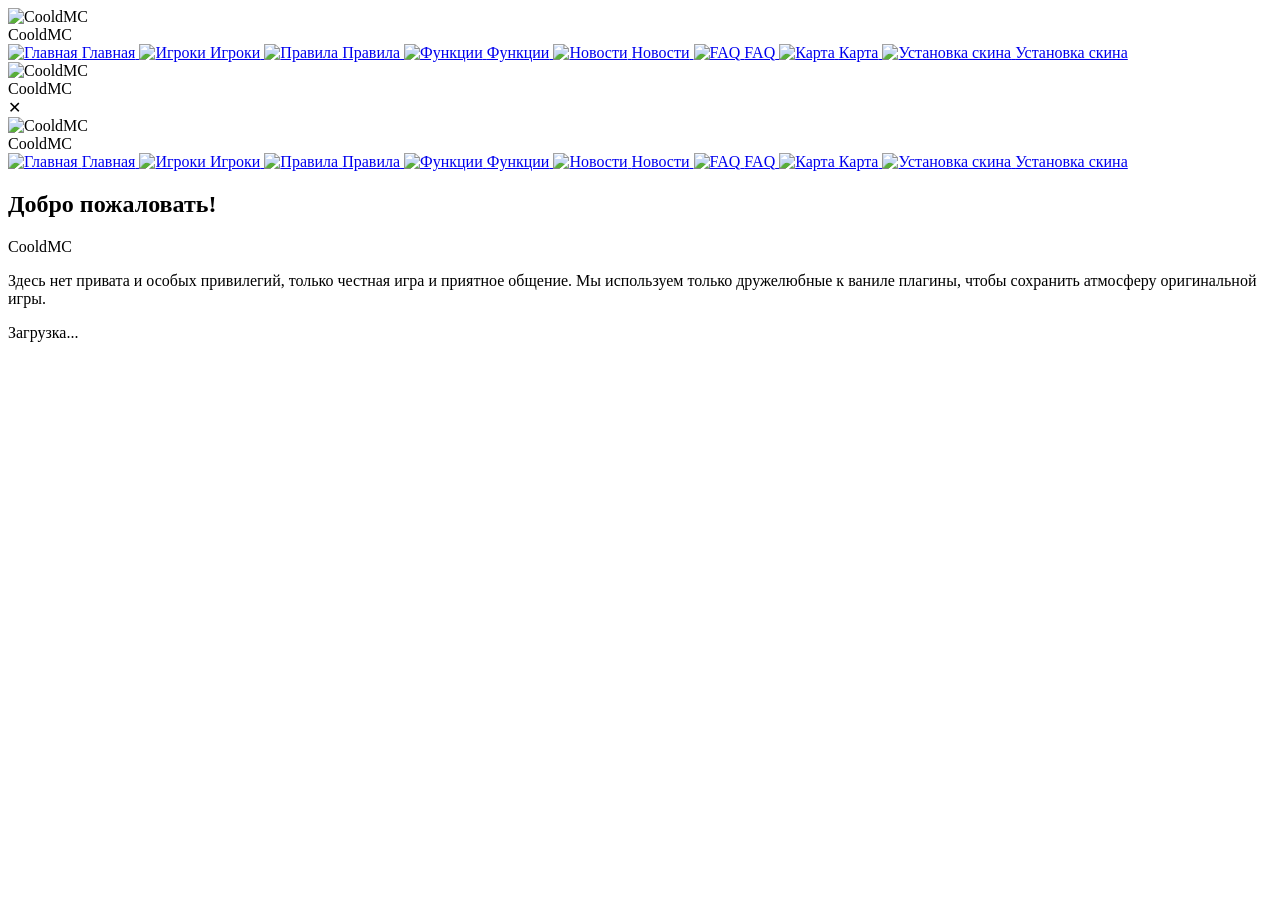
==== commit 28542718: "Update index.html" ====
--- a/index.html
+++ b/index.html
@@ -1,421 +1,161 @@
-<!DOCTYPE html>
-<html lang="ru">
-<head>
-    <meta charset="UTF-8">
-    <meta name="viewport" content="width=device-width, initial-scale=1.0">
-    <title>CooldMC - Сервер Minecraft</title>
-    
-    <!-- Фавиконка -->
-    <link rel="icon" type="image/png" href="photos/favicon-96x96.png" sizes="96x96" />
-    <link rel="icon" type="image/svg+xml" href="photos/favicon.svg" />
-    <link rel="shortcut icon" href="photos/favicon.ico" />
-    <link rel="apple-touch-icon" sizes="180x180" href="photos/apple-touch-icon.png" />
-    <meta name="apple-mobile-web-app-title" content="CooldMC" />
-    <link rel="manifest" href="photos/site.webmanifest" />
-    
-    <!-- Подключаем шрифты и стили -->
-    <link href="https://fonts.googleapis.com/css2?family=Press+Start+2P&display=swap" rel="stylesheet">
-    <link rel="stylesheet" href="style.css">
-</head>
-<body>
-    <div class="nav-menu">
-        <a class="nav-item active" onclick="switchPage('home')">Главная</a>
-        <a class="nav-item" onclick="switchPage('players')">Игроки</a>
-        <a class="nav-item" onclick="switchPage('rules')">Правила</a>
-        <a class="nav-item" onclick="switchPage('functions')">Функции</a>
-        <a class="nav-item" onclick="switchPage('faq')">FAQ</a>
-    </div>
-
-    <div id="home" class="page active">
-        <div class="center-content">
-            <div class="main-title">
-                <span class="blue">Coold</span><span class="red">MC</span>
-            </div>
-            
-            <div class="server-status">
-                <div class="status-dot" id="status-dot"></div>
-                <div class="status-text" id="status-text">Загрузка...</div>
-            </div>
-            
-            <a href="http://188.127.241.222:25729" class="map-link" target="_blank">Карта мира</a>
-        </div>
-    </div>
-
-    <div id="players" class="page">
-        <div class="content-page">
-            <h2 class="page-title">Игроки:</h2>
-            <div class="players-list" id="playersList"></div>
-        </div>
-    </div>
-
-    <div id="rules" class="page">
-        <div class="content-page">
-            <h2 class="page-title">Правила сервера:</h2>
-            <div class="rules-list" id="rulesList"></div>
-        </div>
-    </div>
-
-    <div id="functions" class="page">
-        <div class="content-page">
-            <h2 class="page-title">Функции:</h2>
-            <div class="functions-list" id="functionsList"></div>
-            
-            <h3 class="section-subtitle">Моды и ресурс паки:</h3>
-            <div class="mods-list" id="modsList"></div>
-        </div>
-    </div>
-
-    <div id="faq" class="page">
-        <div class="content-page">
-            <h2 class="page-title">FAQ:</h2>
-            <div class="faq-list" id="faqList"></div>
-        </div>
-    </div>
-
-    <div class="bottom-right">
-        <a href="https://t.me/Nerix_CM" class="bottom-link" target="_blank">_Nerix</a>
-    </div>
-
-    <!-- Подключение файлов -->
-    <script src="players.js"></script>
-    <script src="rules.js"></script>
-    <script src="functions.js"></script>
-    <script src="faq.js"></script>
-    <script src="snow.js"></script>
-
-    <script>
-        console.log('playersData загружен?', typeof playersData !== 'undefined');
-        console.log('rulesData загружен?', typeof rulesData !== 'undefined');
-        console.log('functionsData загружен?', typeof functionsData !== 'undefined');
-        console.log('faqData загружен?', typeof faqData !== 'undefined');
-        console.log('modsData загружен?', typeof modsData !== 'undefined');
-
-        function formatDate(dateString) {
-            const date = new Date(dateString);
-            return date.toLocaleDateString('ru-RU', { 
-                day: 'numeric', 
-                month: 'long'
-            });
-        }
-
-        function getDaysBetween(startDate, endDate) {
-            const start = new Date(startDate);
-            const end = new Date(endDate);
-            
-            start.setHours(0, 0, 0, 0);
-            end.setHours(0, 0, 0, 0);
-            
-            const diffTime = end - start;
-            const diffDays = Math.ceil(diffTime / (1000 * 60 * 60 * 24));
-            
-            return diffDays;
-        }
-
-        function sortPlayersByRoleAndDays(players) {
-            const today = new Date().toISOString().split('T')[0];
-            
-            return [...players].sort((a, b) => {
-                if (a.role === 'admin') return -1;
-                if (b.role === 'admin') return 1;
-                
-                if (a.role === 'moderator' && b.role !== 'admin') return -1;
-                if (b.role === 'moderator' && a.role !== 'admin') return 1;
-                
-                if (a.role === 'beta' && b.role !== 'admin' && b.role !== 'moderator') return -1;
-                if (b.role === 'beta' && a.role !== 'admin' && a.role !== 'moderator') return 1;
-                
-                const daysA = getDaysBetween(a.joinDate, today);
-                const daysB = getDaysBetween(b.joinDate, today);
-                return daysB - daysA;
-            });
-        }
-
-        function updateAllDays() {
-            const playersList = document.getElementById('playersList');
-            if (!playersList) return;
-            
-            if (typeof playersData === 'undefined') {
-                playersList.innerHTML = '<div class="player-item">Ошибка загрузки данных игроков</div>';
-                return;
-            }
-            
-            const today = new Date().toISOString().split('T')[0];
-            const sortedPlayers = sortPlayersByRoleAndDays(playersData);
-            
-            playersList.innerHTML = '';
-            
-            sortedPlayers.forEach(player => {
-                const daysOnServer = getDaysBetween(player.joinDate, today);
-                
-                const playerItem = document.createElement('div');
-                playerItem.className = 'player-item';
-                
-                let roleClass = '';
-                let roleHtml = '';
-                
-                if (player.role === 'admin') {
-                    roleClass = 'role-admin';
-                    roleHtml = `<span class="player-role ${roleClass}">${player.roleText}</span>`;
-                } else if (player.role === 'moderator') {
-                    roleClass = 'role-moderator';
-                    roleHtml = `<span class="player-role ${roleClass}">${player.roleText}</span>`;
-                } else if (player.role === 'beta') {
-                    roleClass = 'role-beta';
-                    roleHtml = `<span class="player-role ${roleClass}">${player.roleText}</span>`;
-                }
-                
-                playerItem.innerHTML = `
-                    <div class="player-grid">
-                        <div class="player-left">
-                            <span class="player-name">${player.name}</span>
-                            ${roleHtml}
-                        </div>
-                        <div class="player-right">
-                            <div class="join-date">${formatDate(player.joinDate)}</div>
-                            <div class="days-info">
-                                <span class="days-count">${daysOnServer}</span>
-                                <span class="days-label">дн.</span>
-                            </div>
-                        </div>
-                    </div>
-                `;
-                
-                playersList.appendChild(playerItem);
-            });
-        }
-
-        function buildRulesList() {
-            const rulesContainer = document.getElementById('rulesList');
-            if (!rulesContainer) return;
-            
-            if (typeof rulesData === 'undefined') {
-                rulesContainer.innerHTML = '<div class="rule-section">Ошибка загрузки правил</div>';
-                return;
-            }
-            
-            rulesContainer.innerHTML = '';
-            
-            rulesData.forEach(section => {
-                const sectionDiv = document.createElement('div');
-                sectionDiv.className = 'rule-section';
-                
-                let html = `<div class="main-rule">${section.number}. ${section.title}</div>`;
-                
-                section.subRules.forEach(sub => {
-                    html += `<div class="sub-rule">• ${sub.text} ${sub.punishment ? `<span class="punishment">[${sub.punishment}]</span>` : ''}</div>`;
-                    
-                    if (sub.subSub) {
-                        sub.subSub.forEach(subsub => {
-                            html += `<div class="sub-sub-rule">◦ ${subsub.text} ${subsub.punishment ? `<span class="punishment">[${subsub.punishment}]</span>` : ''}</div>`;
-                        });
-                    }
-                });
-                
-                sectionDiv.innerHTML = html;
-                rulesContainer.appendChild(sectionDiv);
-            });
-        }
-
-        function buildFunctionsList() {
-            const functionsContainer = document.getElementById('functionsList');
-            if (!functionsContainer) return;
-            
-            if (typeof functionsData === 'undefined') {
-                functionsContainer.innerHTML = '<div class="function-item">Ошибка загрузки функций</div>';
-                return;
-            }
-            
-            functionsContainer.innerHTML = '';
-            
-            functionsData.forEach(func => {
-                const funcDiv = document.createElement('div');
-                funcDiv.className = 'function-item';
-                
-                let processedText = func.text;
-                
-                const modNames = ['Armor Poser', 'Simple Voice Chat', 'Voice Messages', 'PatPat', 'V-CooldMC-2.3'];
-                modNames.forEach(modName => {
-                    const regex = new RegExp(`(${modName.replace(/[.*+?^${}()|[\]\\]/g, '\\$&')})`, 'g');
-                    processedText = processedText.replace(regex, '<span class="mod-name-bold">$1</span>');
-                });
-                
-                processedText = processedText.replace(/«([^»]+)»/g, '<span class="mod-name-bold">«$1»</span>');
-                
-                processedText = processedText.replace(/\(([^)]+)\)/g, '<span class="note-gray">($1)</span>');
-                
-                funcDiv.innerHTML = `<div class="function-text">• ${processedText}</div>`;
-                functionsContainer.appendChild(funcDiv);
-            });
-        }
-
-        function buildFaqList() {
-            const faqContainer = document.getElementById('faqList');
-            if (!faqContainer) return;
-            
-            if (typeof faqData === 'undefined') {
-                faqContainer.innerHTML = '<div class="faq-item">Ошибка загрузки FAQ</div>';
-                return;
-            }
-            
-            faqContainer.innerHTML = '';
-            
-            faqData.forEach((item, index) => {
-                const faqItem = document.createElement('div');
-                faqItem.className = 'faq-item';
-                
-                let processedQuestion = item.question;
-                processedQuestion = processedQuestion.replace(/«([^»]+)»/g, '<span class="bold-quote">«$1»</span>');
-                processedQuestion = processedQuestion.replace(/@(Nerix_CM)/g, '<span class="admin-name">@$1</span>');
-                processedQuestion = processedQuestion.replace(/«Модератор»/g, '"<span class="role-moderator">Модератор</span>"');
-                processedQuestion = processedQuestion.replace(/«Бета-тестер»/g, '"<span class="role-beta">Бета-тестер</span>"');
-                
-                let processedAnswer = item.answer;
-                processedAnswer = processedAnswer.replace(/«([^»]+)»/g, '<span class="bold-quote">«$1»</span>');
-                processedAnswer = processedAnswer.replace(/@(Nerix_CM)/g, '<span class="admin-name">@$1</span>');
-                processedAnswer = processedAnswer.replace(/«Модератор»/g, '"<span class="role-moderator">Модератор</span>"');
-                processedAnswer = processedAnswer.replace(/«Бета-тестер»/g, '"<span class="role-beta">Бета-тестер</span>"');
-                
-                faqItem.innerHTML = `
-                    <div class="faq-question" data-index="${index}">
-                        <div class="question-text">${processedQuestion}</div>
-                        <div class="faq-toggle">▼ Показать ответ</div>
-                    </div>
-                    <div class="faq-answer" id="faq-answer-${index}" style="display: none;">
-                        ${processedAnswer}
-                        <div class="faq-hide-toggle">▲ Скрыть ответ</div>
-                    </div>
-                `;
-                
-                faqContainer.appendChild(faqItem);
-            });
-            
-            document.querySelectorAll('.faq-question').forEach(question => {
-                const index = question.getAttribute('data-index');
-                const answer = document.getElementById(`faq-answer-${index}`);
-                const toggle = question.querySelector('.faq-toggle');
-                
-                const hideToggle = answer ? answer.querySelector('.faq-hide-toggle') : null;
-                
-                if (hideToggle) {
-                    hideToggle.addEventListener('click', (e) => {
-                        e.stopPropagation();
-                        answer.style.display = 'none';
-                        if (toggle) toggle.style.display = 'block';
-                    });
-                }
-                
-                question.addEventListener('click', (e) => {
-                    if (e.target === hideToggle || (hideToggle && hideToggle.contains(e.target))) return;
-                    
-                    if (answer.style.display === 'none') {
-                        if (toggle) toggle.style.display = 'none';
-                        answer.style.display = 'block';
-                    }
-                });
-            });
-        }
-
-        function buildModsList() {
-            const modsContainer = document.getElementById('modsList');
-            if (!modsContainer) return;
-            
-            if (typeof modsData === 'undefined') {
-                modsContainer.innerHTML = '<div class="mod-item">Ошибка загрузки модов</div>';
-                return;
-            }
-            
-            modsContainer.innerHTML = '';
-            
-            modsData.forEach(mod => {
-                const modDiv = document.createElement('div');
-                modDiv.className = 'mod-item';
-                
-                modDiv.innerHTML = `
-                    <div class="mod-info">
-                        <div class="mod-type">${mod.type}</div>
-                        <div class="mod-name">${mod.name}</div>
-                    </div>
-                    <a href="${mod.link}" class="download-btn" target="_blank">Скачать</a>
-                `;
-                
-                modsContainer.appendChild(modDiv);
-            });
-        }
-
-        function switchPage(pageId) {
-            document.querySelectorAll('.page').forEach(page => {
-                page.classList.remove('active');
-            });
-            
-            document.querySelectorAll('.nav-item').forEach(item => {
-                item.classList.remove('active');
-            });
-            
-            document.getElementById(pageId).classList.add('active');
-            document.getElementById(pageId).scrollTop = 0;
-            
-            document.querySelectorAll('.nav-item').forEach(item => {
-                if (pageId === 'home' && item.textContent === 'Главная') {
-                    item.classList.add('active');
-                } else if (pageId === 'players' && item.textContent === 'Игроки') {
-                    item.classList.add('active');
-                } else if (pageId === 'rules' && item.textContent === 'Правила') {
-                    item.classList.add('active');
-                } else if (pageId === 'functions' && item.textContent === 'Функции') {
-                    item.classList.add('active');
-                } else if (pageId === 'faq' && item.textContent === 'FAQ') {
-                    item.classList.add('active');
-                }
-            });
-
-            if (pageId === 'players') {
-                updateAllDays();
-            }
-        }
-
-        async function fetchServerStatus() {
-            const statusDot = document.getElementById('status-dot');
-            const statusText = document.getElementById('status-text');
-            
-            try {
-                const response = await fetch('https://api.mcsrvstat.us/2/188.127.241.222:25601');
-                const data = await response.json();
-                
-                if (data.online) {
-                    statusDot.className = 'status-dot online';
-                    statusText.innerHTML = `Онлайн: <span class="online-count">${data.players.online}</span> / ${data.players.max}`;
-                } else {
-                    statusDot.className = 'status-dot offline';
-                    statusText.textContent = 'Сервер выключен';
-                }
-            } catch (error) {
-                statusDot.className = 'status-dot offline';
-                statusText.textContent = 'Ошибка подключения';
-                console.error('Ошибка:', error);
-            }
-        }
-
-        document.addEventListener('DOMContentLoaded', () => {
-            console.log('DOM загружен, инициализация...');
-            updateAllDays();
-            buildRulesList();
-            buildFunctionsList();
-            buildFaqList();
-            buildModsList();
-            fetchServerStatus();
-            
-            setInterval(() => {
-                if (document.getElementById('players').classList.contains('active')) {
-                    updateAllDays();
-                }
-            }, 60 * 60 * 1000);
-            
-            setInterval(() => {
-                if (document.getElementById('home').classList.contains('active')) {
-                    fetchServerStatus();
-                }
-            }, 30000);
-        });
-    </script>
-</body>
-</html>+<!DOCTYPE html>
+<html lang="ru">
+<head>
+    <meta charset="UTF-8">
+    <meta name="viewport" content="width=device-width, initial-scale=1.0">
+    <title>CooldMC - Сервер Minecraft</title>
+    
+    <!-- Фавиконки -->
+    <link rel="icon" type="image/png" href="photos/favicon-96x96.png" sizes="96x96" />
+    <link rel="icon" type="image/svg+xml" href="photos/favicon.svg" />
+    <link rel="shortcut icon" href="photos/favicon.ico" />
+    <link rel="apple-touch-icon" sizes="180x180" href="photos/apple-touch-icon.png" />
+    <meta name="apple-mobile-web-app-title" content="CooldMC" />
+    <link rel="manifest" href="photos/site.webmanifest" />
+    
+    <link rel="stylesheet" href="style.css">
+</head>
+<body>
+    <!-- Боковое меню (для ПК) -->
+    <div class="sidebar" id="sidebar">
+        <div class="sidebar-content">
+            <div class="sidebar-header">
+                <img src="photos/web-app-manifest-192x192.png" alt="CooldMC" class="server-icon">
+                <div class="sidebar-title">
+                    <span class="blue">Coold</span><span class="red">MC</span>
+                </div>
+            </div>
+            <nav class="sidebar-nav">
+                <a href="#" class="nav-link active" data-page="home">
+                    <img src="photos/home_icon.png" alt="Главная" class="nav-icon">
+                    <span class="nav-text">Главная</span>
+                </a>
+                <a href="#" class="nav-link" data-page="players">
+                    <img src="photos/players_icon.png" alt="Игроки" class="nav-icon">
+                    <span class="nav-text">Игроки</span>
+                </a>
+                <a href="#" class="nav-link" data-page="rules">
+                    <img src="photos/rules_icon.png" alt="Правила" class="nav-icon">
+                    <span class="nav-text">Правила</span>
+                </a>
+                <a href="#" class="nav-link" data-page="functions">
+                    <img src="photos/function_icon.png" alt="Функции" class="nav-icon">
+                    <span class="nav-text">Функции</span>
+                </a>
+                <a href="#" class="nav-link" data-page="news">
+                    <img src="photos/news_icon.png" alt="Новости" class="nav-icon">
+                    <span class="nav-text">Новости</span>
+                </a>
+                <a href="#" class="nav-link" data-page="faq">
+                    <img src="photos/faq_icon.png" alt="FAQ" class="nav-icon">
+                    <span class="nav-text">FAQ</span>
+                </a>
+                <a href="#" class="nav-link" data-page="map">
+                    <img src="photos/map_icon.png" alt="Карта" class="nav-icon">
+                    <span class="nav-text">Карта</span>
+                </a>
+                <a href="#" class="nav-link" data-page="skin">
+                    <img src="photos/skin_icon.png" alt="Установка скина" class="nav-icon">
+                    <span class="nav-text">Установка скина</span>
+                </a>
+            </nav>
+        </div>
+    </div>
+
+    <!-- Мобильная верхняя панель -->
+    <div class="mobile-top-bar" id="mobileTopBar">
+        <div class="menu-icon" id="menuIcon">
+            <span></span>
+            <span></span>
+            <span></span>
+        </div>
+        <img src="photos/web-app-manifest-192x192.png" alt="CooldMC" class="mobile-top-icon">
+        <div class="mobile-top-title">
+            <span class="blue">Coold</span><span class="red">MC</span>
+        </div>
+    </div>
+
+    <!-- Мобильное полноэкранное меню -->
+    <div class="mobile-menu-overlay" id="mobileMenuOverlay">
+        <div class="mobile-menu">
+            <div class="mobile-menu-header">
+                <div class="mobile-close" id="mobileCloseBtn">✕</div>
+            </div>
+            <img src="photos/web-app-manifest-192x192.png" alt="CooldMC" class="mobile-server-icon">
+            <div class="mobile-menu-title">
+                <span class="blue">Coold</span><span class="red">MC</span>
+            </div>
+            <nav class="mobile-nav">
+                <a href="#" class="mobile-nav-link active" data-page="home">
+                    <img src="photos/home_icon.png" alt="Главная" class="mobile-nav-icon">
+                    <span>Главная</span>
+                </a>
+                <a href="#" class="mobile-nav-link" data-page="players">
+                    <img src="photos/players_icon.png" alt="Игроки" class="mobile-nav-icon">
+                    <span>Игроки</span>
+                </a>
+                <a href="#" class="mobile-nav-link" data-page="rules">
+                    <img src="photos/rules_icon.png" alt="Правила" class="mobile-nav-icon">
+                    <span>Правила</span>
+                </a>
+                <a href="#" class="mobile-nav-link" data-page="functions">
+                    <img src="photos/function_icon.png" alt="Функции" class="mobile-nav-icon">
+                    <span>Функции</span>
+                </a>
+                <a href="#" class="mobile-nav-link" data-page="news">
+                    <img src="photos/news_icon.png" alt="Новости" class="mobile-nav-icon">
+                    <span>Новости</span>
+                </a>
+                <a href="#" class="mobile-nav-link" data-page="faq">
+                    <img src="photos/faq_icon.png" alt="FAQ" class="mobile-nav-icon">
+                    <span>FAQ</span>
+                </a>
+                <a href="#" class="mobile-nav-link" data-page="map">
+                    <img src="photos/map_icon.png" alt="Карта" class="mobile-nav-icon">
+                    <span>Карта</span>
+                </a>
+                <a href="#" class="mobile-nav-link" data-page="skin">
+                    <img src="photos/skin_icon.png" alt="Установка скина" class="mobile-nav-icon">
+                    <span>Установка скина</span>
+                </a>
+            </nav>
+        </div>
+    </div>
+
+    <!-- Основной контент -->
+    <div class="main-content">
+        <div class="container">
+            <div class="left-section">
+                <div class="content-card">
+                    <h2 class="welcome-title">Добро пожаловать!</h2>
+                    <div class="server-name">
+                        <span class="blue">Coold</span><span class="red">MC</span>
+                    </div>
+                    <p class="description">
+                        Здесь нет привата и особых привилегий, только честная игра и приятное общение. 
+                        Мы используем только дружелюбные к ваниле плагины, чтобы сохранить атмосферу оригинальной игры.
+                    </p>
+                    
+                    <div class="server-status">
+                        <div class="status-dot" id="status-dot"></div>
+                        <div class="status-text" id="status-text">Загрузка...</div>
+                    </div>
+                </div>
+            </div>
+            
+            <div class="right-section">
+                <!-- Сюда будет загружаться контент вкладок -->
+            </div>
+        </div>
+    </div>
+
+    <!-- Подключение скриптов (в правильном порядке!) -->
+    <script src="script.js"></script>
+    <script src="players.js"></script>
+    <script src="rules.js"></script>
+    <script src="functions.js"></script>
+    <script src="news.js"></script>
+    <script src="faq.js"></script>
+    <script src="snow.js"></script>
+</body>
+</html>
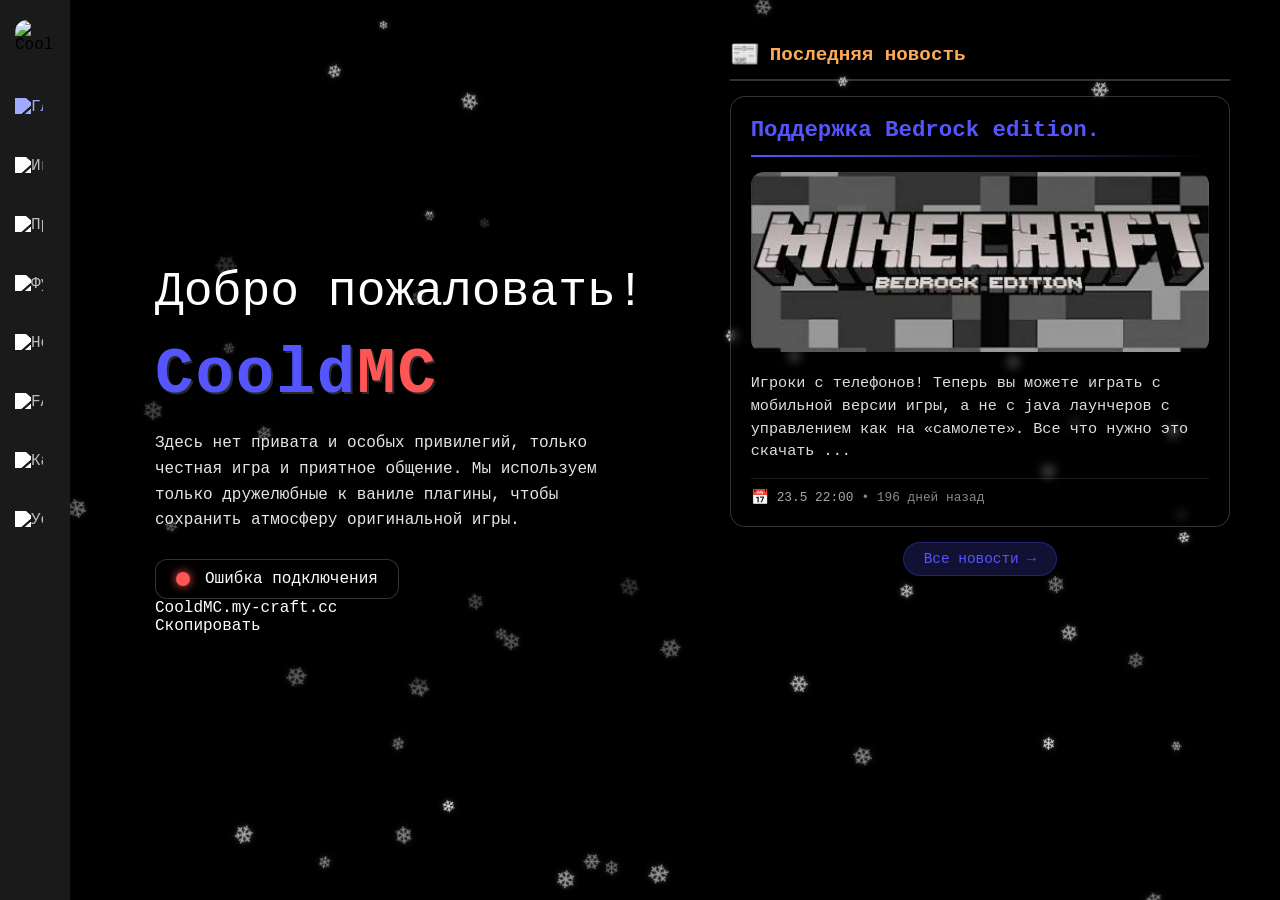
==== commit 9cb6ea66: "Update index.html" ====
--- a/index.html
+++ b/index.html
@@ -1,161 +1,187 @@
-<!DOCTYPE html>
-<html lang="ru">
-<head>
-    <meta charset="UTF-8">
-    <meta name="viewport" content="width=device-width, initial-scale=1.0">
-    <title>CooldMC - Сервер Minecraft</title>
-    
-    <!-- Фавиконки -->
-    <link rel="icon" type="image/png" href="photos/favicon-96x96.png" sizes="96x96" />
-    <link rel="icon" type="image/svg+xml" href="photos/favicon.svg" />
-    <link rel="shortcut icon" href="photos/favicon.ico" />
-    <link rel="apple-touch-icon" sizes="180x180" href="photos/apple-touch-icon.png" />
-    <meta name="apple-mobile-web-app-title" content="CooldMC" />
-    <link rel="manifest" href="photos/site.webmanifest" />
-    
-    <link rel="stylesheet" href="style.css">
-</head>
-<body>
-    <!-- Боковое меню (для ПК) -->
-    <div class="sidebar" id="sidebar">
-        <div class="sidebar-content">
-            <div class="sidebar-header">
-                <img src="photos/web-app-manifest-192x192.png" alt="CooldMC" class="server-icon">
-                <div class="sidebar-title">
-                    <span class="blue">Coold</span><span class="red">MC</span>
-                </div>
-            </div>
-            <nav class="sidebar-nav">
-                <a href="#" class="nav-link active" data-page="home">
-                    <img src="photos/home_icon.png" alt="Главная" class="nav-icon">
-                    <span class="nav-text">Главная</span>
-                </a>
-                <a href="#" class="nav-link" data-page="players">
-                    <img src="photos/players_icon.png" alt="Игроки" class="nav-icon">
-                    <span class="nav-text">Игроки</span>
-                </a>
-                <a href="#" class="nav-link" data-page="rules">
-                    <img src="photos/rules_icon.png" alt="Правила" class="nav-icon">
-                    <span class="nav-text">Правила</span>
-                </a>
-                <a href="#" class="nav-link" data-page="functions">
-                    <img src="photos/function_icon.png" alt="Функции" class="nav-icon">
-                    <span class="nav-text">Функции</span>
-                </a>
-                <a href="#" class="nav-link" data-page="news">
-                    <img src="photos/news_icon.png" alt="Новости" class="nav-icon">
-                    <span class="nav-text">Новости</span>
-                </a>
-                <a href="#" class="nav-link" data-page="faq">
-                    <img src="photos/faq_icon.png" alt="FAQ" class="nav-icon">
-                    <span class="nav-text">FAQ</span>
-                </a>
-                <a href="#" class="nav-link" data-page="map">
-                    <img src="photos/map_icon.png" alt="Карта" class="nav-icon">
-                    <span class="nav-text">Карта</span>
-                </a>
-                <a href="#" class="nav-link" data-page="skin">
-                    <img src="photos/skin_icon.png" alt="Установка скина" class="nav-icon">
-                    <span class="nav-text">Установка скина</span>
-                </a>
-            </nav>
-        </div>
-    </div>
-
-    <!-- Мобильная верхняя панель -->
-    <div class="mobile-top-bar" id="mobileTopBar">
-        <div class="menu-icon" id="menuIcon">
-            <span></span>
-            <span></span>
-            <span></span>
-        </div>
-        <img src="photos/web-app-manifest-192x192.png" alt="CooldMC" class="mobile-top-icon">
-        <div class="mobile-top-title">
-            <span class="blue">Coold</span><span class="red">MC</span>
-        </div>
-    </div>
-
-    <!-- Мобильное полноэкранное меню -->
-    <div class="mobile-menu-overlay" id="mobileMenuOverlay">
-        <div class="mobile-menu">
-            <div class="mobile-menu-header">
-                <div class="mobile-close" id="mobileCloseBtn">✕</div>
-            </div>
-            <img src="photos/web-app-manifest-192x192.png" alt="CooldMC" class="mobile-server-icon">
-            <div class="mobile-menu-title">
-                <span class="blue">Coold</span><span class="red">MC</span>
-            </div>
-            <nav class="mobile-nav">
-                <a href="#" class="mobile-nav-link active" data-page="home">
-                    <img src="photos/home_icon.png" alt="Главная" class="mobile-nav-icon">
-                    <span>Главная</span>
-                </a>
-                <a href="#" class="mobile-nav-link" data-page="players">
-                    <img src="photos/players_icon.png" alt="Игроки" class="mobile-nav-icon">
-                    <span>Игроки</span>
-                </a>
-                <a href="#" class="mobile-nav-link" data-page="rules">
-                    <img src="photos/rules_icon.png" alt="Правила" class="mobile-nav-icon">
-                    <span>Правила</span>
-                </a>
-                <a href="#" class="mobile-nav-link" data-page="functions">
-                    <img src="photos/function_icon.png" alt="Функции" class="mobile-nav-icon">
-                    <span>Функции</span>
-                </a>
-                <a href="#" class="mobile-nav-link" data-page="news">
-                    <img src="photos/news_icon.png" alt="Новости" class="mobile-nav-icon">
-                    <span>Новости</span>
-                </a>
-                <a href="#" class="mobile-nav-link" data-page="faq">
-                    <img src="photos/faq_icon.png" alt="FAQ" class="mobile-nav-icon">
-                    <span>FAQ</span>
-                </a>
-                <a href="#" class="mobile-nav-link" data-page="map">
-                    <img src="photos/map_icon.png" alt="Карта" class="mobile-nav-icon">
-                    <span>Карта</span>
-                </a>
-                <a href="#" class="mobile-nav-link" data-page="skin">
-                    <img src="photos/skin_icon.png" alt="Установка скина" class="mobile-nav-icon">
-                    <span>Установка скина</span>
-                </a>
-            </nav>
-        </div>
-    </div>
-
-    <!-- Основной контент -->
-    <div class="main-content">
-        <div class="container">
-            <div class="left-section">
-                <div class="content-card">
-                    <h2 class="welcome-title">Добро пожаловать!</h2>
-                    <div class="server-name">
-                        <span class="blue">Coold</span><span class="red">MC</span>
-                    </div>
-                    <p class="description">
-                        Здесь нет привата и особых привилегий, только честная игра и приятное общение. 
-                        Мы используем только дружелюбные к ваниле плагины, чтобы сохранить атмосферу оригинальной игры.
-                    </p>
-                    
-                    <div class="server-status">
-                        <div class="status-dot" id="status-dot"></div>
-                        <div class="status-text" id="status-text">Загрузка...</div>
-                    </div>
-                </div>
-            </div>
-            
-            <div class="right-section">
-                <!-- Сюда будет загружаться контент вкладок -->
-            </div>
-        </div>
-    </div>
-
-    <!-- Подключение скриптов (в правильном порядке!) -->
-    <script src="script.js"></script>
-    <script src="players.js"></script>
-    <script src="rules.js"></script>
-    <script src="functions.js"></script>
-    <script src="news.js"></script>
-    <script src="faq.js"></script>
-    <script src="snow.js"></script>
-</body>
-</html>
+<!DOCTYPE html>
+<html lang="ru">
+<head>
+    <meta charset="UTF-8">
+    <meta name="viewport" content="width=device-width, initial-scale=1.0, maximum-scale=1.0, user-scalable=yes">
+    <title>CooldMC - Сервер Minecraft</title>
+    
+    <!-- Фавиконки -->
+    <link rel="icon" type="image/png" href="photos/favicon-96x96.png" sizes="96x96" />
+    <link rel="icon" type="image/svg+xml" href="photos/favicon.svg" />
+    <link rel="shortcut icon" href="photos/favicon.ico" />
+    <link rel="apple-touch-icon" sizes="180x180" href="photos/apple-touch-icon.png" />
+    <meta name="apple-mobile-web-app-title" content="CooldMC" />
+    <link rel="manifest" href="photos/site.webmanifest" />
+    
+    <link rel="stylesheet" href="style.css">
+</head>
+<body>
+    <!-- Боковое меню (ПК) -->
+    <div class="sidebar" id="sidebar">
+        <div class="sidebar-content">
+            <div class="sidebar-header">
+                <img src="photos/web-app-manifest-192x192.png" alt="CooldMC" class="server-icon">
+                <div class="sidebar-title">
+                    <span class="blue">Coold</span><span class="red">MC</span>
+                </div>
+            </div>
+            <nav class="sidebar-nav">
+                <a href="#" class="nav-link active" data-page="home">
+                    <img src="photos/home_icon.png" alt="Главная" class="nav-icon">
+                    <span class="nav-text">Главная</span>
+                </a>
+                <a href="#" class="nav-link" data-page="players">
+                    <img src="photos/players_icon.png" alt="Игроки" class="nav-icon">
+                    <span class="nav-text">Игроки</span>
+                </a>
+                <a href="#" class="nav-link" data-page="rules">
+                    <img src="photos/rules_icon.png" alt="Правила" class="nav-icon">
+                    <span class="nav-text">Правила</span>
+                </a>
+                <a href="#" class="nav-link" data-page="functions">
+                    <img src="photos/function_icon.png" alt="Функции" class="nav-icon">
+                    <span class="nav-text">Функции</span>
+                </a>
+                <a href="#" class="nav-link" data-page="news">
+                    <img src="photos/news_icon.png" alt="Новости" class="nav-icon">
+                    <span class="nav-text">Новости</span>
+                </a>
+                <a href="#" class="nav-link" data-page="faq">
+                    <img src="photos/faq_icon.png" alt="FAQ" class="nav-icon">
+                    <span class="nav-text">FAQ</span>
+                </a>
+                <a href="#" class="nav-link" data-page="map">
+                    <img src="photos/map_icon.png" alt="Карта" class="nav-icon">
+                    <span class="nav-text">Карта</span>
+                </a>
+                <a href="#" class="nav-link" data-page="skin">
+                    <img src="photos/skin_icon.png" alt="Установка скина" class="nav-icon">
+                    <span class="nav-text">Установка скина</span>
+                </a>
+            </nav>
+            <!-- Переключатель эффектов внизу -->
+            <div class="effect-switcher">
+                <div class="effect-switch">
+                    <button class="effect-option active" data-effect="snow">Снег</button>
+                    <button class="effect-option" data-effect="leaves">Листья</button>
+                    <button class="effect-option" data-effect="none">Выкл</button>
+                </div>
+            </div>
+        </div>
+    </div>
+
+    <!-- Мобильная верхняя панель -->
+    <div class="mobile-top-bar">
+        <div class="menu-icon" id="menuIcon">
+            <span></span>
+            <span></span>
+            <span></span>
+        </div>
+        <img src="photos/web-app-manifest-192x192.png" alt="CooldMC" class="mobile-top-icon">
+        <div class="mobile-top-title">
+            <span class="blue">Coold</span><span class="red">MC</span>
+        </div>
+    </div>
+
+    <!-- Мобильное меню -->
+    <div class="mobile-menu-overlay" id="mobileMenuOverlay">
+        <div class="mobile-menu">
+            <div class="mobile-menu-header">
+                <div class="mobile-close" id="mobileCloseBtn">✕</div>
+            </div>
+            <img src="photos/web-app-manifest-192x192.png" alt="CooldMC" class="mobile-server-icon">
+            <div class="mobile-menu-title">
+                <span class="blue">Coold</span><span class="red">MC</span>
+            </div>
+            <nav class="mobile-nav">
+                <a href="#" class="mobile-nav-link active" data-page="home">
+                    <img src="photos/home_icon.png" alt="Главная" class="mobile-nav-icon">
+                    <span>Главная</span>
+                </a>
+                <a href="#" class="mobile-nav-link" data-page="players">
+                    <img src="photos/players_icon.png" alt="Игроки" class="mobile-nav-icon">
+                    <span>Игроки</span>
+                </a>
+                <a href="#" class="mobile-nav-link" data-page="rules">
+                    <img src="photos/rules_icon.png" alt="Правила" class="mobile-nav-icon">
+                    <span>Правила</span>
+                </a>
+                <a href="#" class="mobile-nav-link" data-page="functions">
+                    <img src="photos/function_icon.png" alt="Функции" class="mobile-nav-icon">
+                    <span>Функции</span>
+                </a>
+                <a href="#" class="mobile-nav-link" data-page="news">
+                    <img src="photos/news_icon.png" alt="Новости" class="mobile-nav-icon">
+                    <span>Новости</span>
+                </a>
+                <a href="#" class="mobile-nav-link" data-page="faq">
+                    <img src="photos/faq_icon.png" alt="FAQ" class="mobile-nav-icon">
+                    <span>FAQ</span>
+                </a>
+                <a href="#" class="mobile-nav-link" data-page="map">
+                    <img src="photos/map_icon.png" alt="Карта" class="mobile-nav-icon">
+                    <span>Карта</span>
+                </a>
+                <a href="#" class="mobile-nav-link" data-page="skin">
+                    <img src="photos/skin_icon.png" alt="Установка скина" class="mobile-nav-icon">
+                    <span>Установка скина</span>
+                </a>
+            </nav>
+            <!-- Мобильный переключатель эффектов -->
+            <div class="mobile-effect-switcher">
+                <div class="mobile-effect-switch">
+                    <button class="mobile-effect-option active" data-effect="snow">Снег</button>
+                    <button class="mobile-effect-option" data-effect="leaves">Листья</button>
+                    <button class="mobile-effect-option" data-effect="none">Выкл</button>
+                </div>
+            </div>
+        </div>
+    </div>
+
+    <!-- Основной контент -->
+    <div class="main-content">
+        <div class="container">
+            <div class="left-section">
+                <div class="content-card">
+                    <h2 class="welcome-title">Добро пожаловать!</h2>
+                    <div class="server-name">
+                        <span class="blue">Coold</span><span class="red">MC</span>
+                    </div>
+                    <p class="description">
+                        Здесь нет привата и особых привилегий, только честная игра и приятное общение. 
+                        Мы используем только дружелюбные к ваниле плагины, чтобы сохранить атмосферу оригинальной игры.
+                    </p>
+                    
+                    <!-- Блок со статусом сервера и IP -->
+                    <div class="server-status-wrapper">
+                        <div class="server-status">
+                            <div class="status-dot" id="status-dot"></div>
+                            <div class="status-text" id="status-text">Загрузка...</div>
+                        </div>
+                        
+                        <div class="ip-copy-container">
+                            <div class="ip-button" id="ipButton">
+                                <div class="ip-text" id="ipText">CooldMC.my-craft.cc</div>
+                                <div class="copy-text" id="copyText">Скопировать</div>
+                            </div>
+                        </div>
+                    </div>
+                </div>
+            </div>
+            
+            <div class="right-section">
+                <!-- Сюда будет загружаться контент вкладок -->
+            </div>
+        </div>
+    </div>
+
+    <script src="script.js"></script>
+    <script src="players.js"></script>
+    <script src="rules.js"></script>
+    <script src="functions.js"></script>
+    <script src="news.js"></script>
+    <script src="faq.js"></script>
+    <script src="snow.js"></script>
+    <script src="leaves.js"></script>
+</body>
+</html>
--- a/style.css
+++ b/style.css
@@ -0,0 +1,1413 @@
+* {
+    margin: 0;
+    padding: 0;
+    box-sizing: border-box;
+}
+
+/* Подключение шрифта Minecraft */
+@font-face {
+    font-family: 'Minecraft';
+    src: url('fonts/minecraft.eot');
+    src: url('fonts/minecraft.eot?#iefix') format('embedded-opentype'),
+         url('fonts/minecraft.otf') format('opentype'),
+         url('fonts/minecraft.svg') format('svg'),
+         url('fonts/minecraft.ttf') format('truetype'),
+         url('fonts/minecraft.woff') format('woff'),
+         url('fonts/minecraft.woff2') format('woff2');
+    font-weight: normal;
+    font-style: normal;
+    font-display: swap;
+}
+
+body {
+    background-color: #000000;
+    position: relative;
+    min-height: 100vh;
+    font-family: 'Minecraft', 'Courier New', monospace;
+    overflow-x: hidden;
+}
+
+/* ===== БОКОВОЕ МЕНЮ (ПК) ===== */
+.sidebar {
+    position: fixed;
+    top: 0;
+    left: 0;
+    height: 100vh;
+    width: 70px;
+    background-color: #1a1a1a;
+    backdrop-filter: blur(10px);
+    transition: width 0.3s ease;
+    overflow-x: hidden;
+    z-index: 100;
+    box-shadow: 2px 0 10px rgba(0, 0, 0, 0.5);
+}
+
+.sidebar:hover {
+    width: 250px;
+}
+
+.sidebar-content {
+    display: flex;
+    flex-direction: column;
+    height: 100%;
+    padding: 20px 0;
+}
+
+.sidebar-header {
+    display: flex;
+    align-items: center;
+    gap: 15px;
+    padding: 0 15px;
+    margin-bottom: 30px;
+}
+
+.server-icon {
+    width: 40px;
+    height: 40px;
+    border-radius: 30%;
+    flex-shrink: 0;
+}
+
+.sidebar-title {
+    font-size: 1.2rem;
+    white-space: nowrap;
+    opacity: 0;
+    transition: opacity 0.2s ease;
+}
+
+.sidebar:hover .sidebar-title {
+    opacity: 1;
+}
+
+.sidebar-nav {
+    display: flex;
+    flex-direction: column;
+    gap: 15px;
+    padding: 0 15px;
+    flex: 1;
+}
+
+.nav-link {
+    display: flex;
+    align-items: center;
+    gap: 15px;
+    color: rgba(255, 255, 255, 0.7);
+    text-decoration: none;
+    font-size: 1rem;
+    padding: 8px 0;
+    white-space: nowrap;
+    transition: all 0.2s ease;
+    border-radius: 8px;
+}
+
+.nav-link:hover {
+    color: white;
+    padding-left: 5px;
+}
+
+.nav-link.active {
+    color: #5555FF;
+}
+
+.nav-icon {
+    width: 28px;
+    height: 28px;
+    flex-shrink: 0;
+    filter: brightness(0) invert(1);
+    transition: filter 0.2s ease;
+}
+
+.nav-link.active .nav-icon {
+    filter: brightness(0) invert(0.6) sepia(1) hue-rotate(200deg) saturate(500%);
+}
+
+.nav-link:hover .nav-icon {
+    filter: brightness(0) invert(0.8);
+}
+
+.nav-text {
+    opacity: 0;
+    transition: opacity 0.2s ease;
+}
+
+.sidebar:hover .nav-text {
+    opacity: 1;
+}
+
+/* Переключатель эффектов - скрыт по умолчанию */
+.effect-switcher {
+    margin-top: auto;
+    margin-bottom: 15px;
+    padding: 0 10px;
+    opacity: 0;
+    visibility: hidden;
+    transition: opacity 0.2s ease, visibility 0.2s ease;
+}
+
+/* При наведении на панель - показываем */
+.sidebar:hover .effect-switcher {
+    opacity: 1;
+    visibility: visible;
+}
+
+.effect-switch {
+    display: flex;
+    background-color: rgba(255, 255, 255, 0.1);
+    border-radius: 30px;
+    border: 1px solid rgba(255, 255, 255, 0.2);
+    overflow: hidden;
+    width: 100%;
+}
+
+.effect-option {
+    flex: 1;
+    text-align: center;
+    padding: 6px 4px;
+    font-size: 0.7rem;
+    cursor: pointer;
+    transition: all 0.2s ease;
+    color: rgba(255, 255, 255, 0.6);
+    font-family: 'Minecraft', 'Courier New', monospace;
+    background-color: transparent;
+    border: none;
+}
+
+.effect-option.active {
+    background-color: #5555FF;
+    color: white;
+}
+
+.effect-option:first-child {
+    border-radius: 30px 0 0 30px;
+}
+
+.effect-option:last-child {
+    border-radius: 0 30px 30px 0;
+}
+
+/* Мобильный переключатель - скрыт по умолчанию */
+.mobile-effect-switcher {
+    margin-top: auto;
+    margin-bottom: 10px;
+    padding: 0;
+    display: none;
+}
+
+/* При открытом мобильном меню - показываем */
+.mobile-menu-overlay.open .mobile-effect-switcher {
+    display: block;
+}
+
+.mobile-effect-switch {
+    display: flex;
+    background-color: rgba(255, 255, 255, 0.15);
+    border-radius: 25px;
+    overflow: hidden;
+    width: 100%;
+    border: none;
+    box-shadow: none;
+}
+
+.mobile-effect-option {
+    flex: 1;
+    text-align: center;
+    padding: 6px 4px;
+    font-size: 0.7rem;
+    cursor: pointer;
+    transition: all 0.2s ease;
+    color: rgba(255, 255, 255, 0.7);
+    font-family: 'Minecraft', 'Courier New', monospace;
+    background-color: transparent;
+    border: none;
+    outline: none;
+}
+
+.mobile-effect-option.active {
+    background-color: #5555FF;
+    color: white;
+}
+
+.mobile-effect-option:first-child {
+    border-radius: 25px 0 0 25px;
+}
+
+.mobile-effect-option:last-child {
+    border-radius: 0 25px 25px 0;
+}
+
+/* Мобильный переключатель */
+.mobile-effect-switcher {
+    margin-top: auto;
+    margin-bottom: 10px;
+    padding: 0 10px;
+}
+
+.mobile-effect-switch {
+    display: flex;
+    background-color: rgba(255, 255, 255, 0.1);
+    border-radius: 30px;
+    border: 1px solid rgba(255, 255, 255, 0.2);
+    overflow: hidden;
+    width: 100%;
+}
+
+.mobile-effect-option {
+    flex: 1;
+    text-align: center;
+    padding: 8px 4px;
+    font-size: 0.75rem;
+    cursor: pointer;
+    transition: all 0.2s ease;
+    color: rgba(255, 255, 255, 0.6);
+    font-family: 'Minecraft', 'Courier New', monospace;
+    background-color: transparent;
+    border: none;
+}
+
+.mobile-effect-option.active {
+    background-color: #5555FF;
+    color: white;
+}
+
+.mobile-effect-option:first-child {
+    border-radius: 30px 0 0 30px;
+}
+
+.mobile-effect-option:last-child {
+    border-radius: 0 30px 30px 0;
+}
+
+/* ===== МОБИЛЬНАЯ ВЕРХНЯЯ ПАНЕЛЬ ===== */
+.mobile-top-bar {
+    display: none;
+    position: fixed;
+    top: 0;
+    left: 0;
+    width: 100%;
+    height: 60px;
+    background-color: #1a1a1a;
+    backdrop-filter: blur(10px);
+    z-index: 150;
+    align-items: center;
+    padding: 0 15px;
+    gap: 12px;
+    box-shadow: 0 2px 10px rgba(0, 0, 0, 0.3);
+}
+
+.menu-icon {
+    display: none;
+    flex-direction: column;
+    justify-content: center;
+    gap: 5px;
+    width: 30px;
+    height: 30px;
+    cursor: pointer;
+    flex-shrink: 0;
+}
+
+.menu-icon span {
+    display: block;
+    height: 3px;
+    width: 100%;
+    background-color: white;
+    border-radius: 3px;
+}
+
+.mobile-top-icon {
+    width: 40px;
+    height: 40px;
+    border-radius: 30%;
+    flex-shrink: 0;
+}
+
+.mobile-top-title {
+    font-size: 1.2rem;
+    font-weight: bold;
+    flex-grow: 1;
+}
+
+/* ===== МОБИЛЬНОЕ МЕНЮ ===== */
+.mobile-menu-overlay {
+    position: fixed;
+    top: 0;
+    left: -100%;
+    width: 66.66%;
+    height: 100vh;
+    background-color: #1a1a1a;
+    backdrop-filter: blur(10px);
+    z-index: 200;
+    transition: left 0.3s ease;
+    box-shadow: 2px 0 20px rgba(0, 0, 0, 0.5);
+}
+
+.mobile-menu-overlay.open {
+    left: 0;
+}
+
+.mobile-menu {
+    display: flex;
+    flex-direction: column;
+    height: 100%;
+    padding: 20px;
+}
+
+.mobile-menu-header {
+    display: flex;
+    justify-content: flex-end;
+    align-items: center;
+    margin-bottom: 10px;
+    width: 100%;
+}
+
+.mobile-close {
+    font-size: 28px;
+    color: rgba(255, 255, 255, 0.7);
+    cursor: pointer;
+    transition: all 0.2s ease;
+    line-height: 1;
+    padding: 5px 10px;
+}
+
+.mobile-close:hover {
+    color: white;
+}
+
+.mobile-server-icon {
+    display: block;
+    width: 60px;
+    height: 60px;
+    border-radius: 30%;
+    margin: 0 auto 15px auto;
+}
+
+.mobile-menu-title {
+    font-size: 1.8rem;
+    text-align: center;
+    margin-bottom: 30px;
+    padding-bottom: 15px;
+    border-bottom: 1px solid rgba(255, 255, 255, 0.2);
+}
+
+.mobile-nav {
+    display: flex;
+    flex-direction: column;
+    gap: 15px;
+    flex: 1;
+}
+
+.mobile-nav-link {
+    display: flex;
+    align-items: center;
+    gap: 15px;
+    color: rgba(255, 255, 255, 0.7);
+    text-decoration: none;
+    font-size: 1.1rem;
+    padding: 12px 15px;
+    transition: all 0.2s ease;
+    border-radius: 10px;
+    background-color: rgba(255, 255, 255, 0.05);
+}
+
+.mobile-nav-link:hover {
+    color: white;
+    background-color: rgba(255, 255, 255, 0.1);
+}
+
+.mobile-nav-link.active {
+    color: #5555FF;
+    background-color: rgba(85, 85, 255, 0.1);
+}
+
+.mobile-nav-icon {
+    width: 26px;
+    height: 26px;
+    filter: brightness(0) invert(1);
+}
+
+.mobile-nav-link.active .mobile-nav-icon {
+    filter: brightness(0) invert(0.6) sepia(1) hue-rotate(200deg) saturate(500%);
+}
+
+/* ===== МОБИЛЬНЫЙ ПЕРЕКЛЮЧАТЕЛЬ ЭФФЕКТОВ ===== */
+.mobile-effect-switcher {
+    margin-top: auto;
+    margin-bottom: 10px;
+    padding: 12px 15px;
+    background-color: rgba(0, 0, 0, 0.5);
+    backdrop-filter: blur(5px);
+    border-radius: 12px;
+    border: 1px solid rgba(255, 255, 255, 0.2);
+}
+
+.effect-btn-mobile {
+    flex: 1;
+    padding: 8px 10px;
+    background-color: rgba(255, 255, 255, 0.1);
+    border: 1px solid rgba(255, 255, 255, 0.2);
+    border-radius: 20px;
+    color: rgba(255, 255, 255, 0.7);
+    font-size: 0.8rem;
+    cursor: pointer;
+    transition: all 0.2s ease;
+    font-family: 'Minecraft', 'Courier New', monospace;
+}
+
+.effect-btn-mobile:hover {
+    background-color: rgba(255, 255, 255, 0.2);
+    color: white;
+}
+
+.effect-btn-mobile.active {
+    background-color: #5555FF;
+    color: white;
+    border-color: #5555FF;
+}
+
+/* ===== ОСНОВНОЙ КОНТЕНТ ===== */
+.main-content {
+    margin-left: 70px;
+    min-height: 100vh;
+}
+
+.container {
+    display: flex;
+    min-height: 100vh;
+    padding: 40px;
+    gap: 40px;
+}
+
+.left-section {
+    flex: 1.4;
+    display: flex;
+    flex-direction: column;
+    justify-content: center;
+    color: white;
+    max-width: 70%;
+}
+
+.content-card {
+    background-image: url('photos/background.png');
+    background-size: cover;
+    background-position: center;
+    border-radius: 25px;
+    padding: 50px 45px;
+    position: relative;
+    box-shadow: 0 10px 30px rgba(0, 0, 0, 0.5);
+    width: 100%;
+}
+
+.content-card::before {
+    content: '';
+    position: absolute;
+    top: 0;
+    left: 0;
+    width: 100%;
+    height: 100%;
+    background-color: rgba(0, 0, 0, 0.55);
+    border-radius: 25px;
+    z-index: 0;
+}
+
+.content-card > * {
+    position: relative;
+    z-index: 1;
+}
+
+.welcome-title {
+    font-size: 3rem;
+    margin-bottom: 20px;
+    text-shadow: 2px 2px 0px rgba(0, 0, 0, 0.5);
+    font-weight: normal;
+    white-space: nowrap;
+}
+
+.server-name {
+    font-size: 4rem;
+    font-weight: bold;
+    text-shadow: 2px 2px 0px #2a2a2a;
+    letter-spacing: 2px;
+    margin-bottom: 20px;
+}
+
+.blue {
+    color: #5555FF;
+}
+
+.red {
+    color: #FF5555;
+}
+
+.description {
+    font-size: 1rem;
+    line-height: 1.6;
+    color: rgba(255, 255, 255, 0.9);
+    margin-bottom: 25px;
+    text-shadow: 1px 1px 0px rgba(0, 0, 0, 0.3);
+}
+
+.server-status {
+    display: inline-flex;
+    align-items: center;
+    gap: 15px;
+    padding: 10px 20px;
+    background-color: rgba(0, 0, 0, 0.5);
+    backdrop-filter: blur(5px);
+    border-radius: 12px;
+    border: 1px solid rgba(255, 255, 255, 0.2);
+    width: auto;
+}
+
+.status-dot {
+    width: 14px;
+    height: 14px;
+    border-radius: 50%;
+    background-color: #808080;
+    transition: all 0.3s ease;
+}
+
+.status-dot.online {
+    background-color: #55FF55;
+    box-shadow: 0 0 10px #55FF55;
+}
+
+.status-dot.offline {
+    background-color: #FF5555;
+    box-shadow: 0 0 10px #FF5555;
+}
+
+.status-text {
+    font-size: 1rem;
+    color: white;
+}
+
+.online-count {
+    color: #55FF55;
+    font-weight: bold;
+}
+
+.right-section {
+    flex: 2;
+    display: flex;
+    justify-content: flex-start;
+    align-items: flex-start;
+    max-height: 80vh;
+    overflow-y: auto;
+    padding-right: 10px;
+}
+
+.right-section::-webkit-scrollbar {
+    width: 6px;
+}
+
+.right-section::-webkit-scrollbar-track {
+    background: rgba(255, 255, 255, 0.1);
+    border-radius: 3px;
+}
+
+.right-section::-webkit-scrollbar-thumb {
+    background: rgba(255, 255, 255, 0.3);
+    border-radius: 3px;
+}
+
+/* ===== СТИЛИ ДЛЯ ПРАВОЙ СЕКЦИИ ===== */
+.players-container {
+    display: flex;
+    flex-direction: column;
+    gap: 15px;
+    width: 100%;
+}
+
+.player-card {
+    background-color: rgba(0, 0, 0, 0.5);
+    backdrop-filter: blur(5px);
+    border-radius: 15px;
+    padding: 15px 20px;
+    display: flex;
+    justify-content: space-between;
+    align-items: center;
+    flex-wrap: wrap;
+    gap: 15px;
+    border: 1px solid rgba(255, 255, 255, 0.2);
+    transition: all 0.3s ease;
+}
+
+.player-card:hover {
+    transform: scale(1.02);
+    background-color: rgba(0, 0, 0, 0.7);
+}
+
+.player-info {
+    display: flex;
+    align-items: center;
+    gap: 15px;
+    flex-wrap: wrap;
+}
+
+.player-name {
+    font-size: 1.5rem;
+    color: white;
+}
+
+.player-role {
+    font-size: 1rem;
+    padding: 4px 10px;
+    border-radius: 20px;
+    background-color: rgba(0, 0, 0, 0.3);
+}
+
+.role-admin {
+    color: #FF5555;
+}
+
+.role-moderator {
+    color: #5555FF;
+}
+
+.role-beta {
+    color: #FFFF55;
+}
+
+.player-stats {
+    text-align: right;
+}
+
+.player-join-date {
+    color: #AAAAAA;
+    font-size: 0.8rem;
+}
+
+.player-days {
+    color: #55FF55;
+    font-size: 0.9rem;
+    font-weight: bold;
+}
+
+/* Стили для правил */
+.rules-container {
+    display: flex;
+    flex-direction: column;
+    gap: 20px;
+    width: 100%;
+}
+
+.rules-section {
+    background-color: rgba(0, 0, 0, 0.4);
+    backdrop-filter: blur(3px);
+    border-radius: 12px;
+    padding: 15px 20px;
+    border-left: 4px solid #5555FF;
+}
+
+.rules-title {
+    font-size: 1.5rem;
+    color: #5555FF;
+    margin-bottom: 12px;
+    font-weight: bold;
+}
+
+.rules-subrule {
+    font-size: 1.1rem;
+    color: #DDDDDD;
+    margin-left: 20px;
+    margin-bottom: 8px;
+    line-height: 1.4;
+}
+
+.rules-subsubrule {
+    font-size: 0.95rem;
+    color: #AAAAAA;
+    margin-left: 40px;
+    margin-bottom: 6px;
+    line-height: 1.4;
+}
+
+.rules-punishment {
+    color: #FF8888;
+    font-size: 0.9rem;
+}
+
+/* Стили для функций */
+.functions-container {
+    width: 100%;
+}
+
+.functions-list {
+    display: flex;
+    flex-direction: column;
+    gap: 12px;
+    margin-bottom: 30px;
+}
+
+.function-item {
+    background-color: rgba(0, 0, 0, 0.4);
+    backdrop-filter: blur(3px);
+    border-radius: 12px;
+    padding: 12px 18px;
+    border-left: 4px solid #5555FF;
+    font-size: 1rem;
+    color: #DDDDDD;
+    line-height: 1.4;
+}
+
+.function-item .note-gray {
+    color: #AAAAAA;
+    font-size: 0.9rem;
+}
+
+.function-item .mod-name-bold {
+    font-weight: bold;
+    color: white;
+}
+
+.mods-title {
+    font-size: 1.8rem;
+    color: white;
+    text-shadow: 2px 2px 0px #2a2a2a;
+    margin: 20px 0 20px 0;
+    text-align: left;
+    border-bottom: 2px solid rgba(255, 255, 255, 0.3);
+    padding-bottom: 10px;
+}
+
+.mods-list {
+    display: flex;
+    flex-direction: column;
+    gap: 12px;
+}
+
+.mod-card {
+    display: flex;
+    justify-content: space-between;
+    align-items: center;
+    background-color: rgba(0, 0, 0, 0.4);
+    backdrop-filter: blur(3px);
+    border-radius: 12px;
+    padding: 12px 20px;
+    border-left: 4px solid #5555FF;
+    gap: 15px;
+    transition: all 0.3s ease;
+}
+
+.mod-card:hover {
+    transform: scale(1.01);
+    background-color: rgba(0, 0, 0, 0.6);
+}
+
+.mod-info {
+    display: flex;
+    flex-direction: column;
+    gap: 3px;
+    flex: 1;
+}
+
+.mod-type {
+    font-size: 0.85rem;
+    color: #5555FF;
+}
+
+.mod-name {
+    font-size: 1.1rem;
+    color: white;
+}
+
+.download-btn {
+    background-color: #55FF55;
+    color: #000000;
+    text-decoration: none;
+    padding: 6px 18px;
+    border-radius: 12px;
+    font-size: 0.9rem;
+    font-weight: bold;
+    transition: all 0.3s ease;
+    font-family: 'Minecraft', 'Press Start 2P', monospace;
+    flex-shrink: 0;
+}
+
+.download-btn:hover {
+    background-color: #33CC33;
+    transform: scale(1.05);
+}
+
+/* Стили для новостей */
+.news-container {
+    display: flex;
+    flex-direction: column;
+    gap: 25px;
+    width: 100%;
+}
+
+.news-card {
+    background-color: rgba(0, 0, 0, 0.5);
+    backdrop-filter: blur(5px);
+    border-radius: 15px;
+    padding: 20px;
+    border: 1px solid rgba(255, 255, 255, 0.2);
+    transition: all 0.3s ease;
+}
+
+.news-card:hover {
+    transform: scale(1.02);
+    background-color: rgba(0, 0, 0, 0.7);
+}
+
+.news-title {
+    font-size: 1.4rem;
+    font-weight: bold;
+    color: #5555FF;
+    margin-bottom: 12px;
+}
+
+.news-divider {
+    height: 2px;
+    background: linear-gradient(90deg, #5555FF, transparent);
+    margin-bottom: 15px;
+}
+
+.news-image {
+    margin-bottom: 15px;
+    border-radius: 12px;
+    overflow: hidden;
+}
+
+.news-image img {
+    width: 100%;
+    max-height: 250px;
+    object-fit: cover;
+    border-radius: 12px;
+}
+
+.news-description {
+    font-size: 0.95rem;
+    color: #DDDDDD;
+    line-height: 1.5;
+    margin-bottom: 15px;
+}
+
+.news-date {
+    display: flex;
+    align-items: center;
+    gap: 8px;
+    font-size: 0.8rem;
+    color: #AAAAAA;
+    padding-top: 10px;
+    border-top: 1px solid rgba(255, 255, 255, 0.1);
+}
+
+.news-date-icon {
+    font-size: 0.9rem;
+}
+
+.news-timeago {
+    color: #888888;
+}
+
+/* Последняя новость на главной */
+.latest-news-section {
+    width: 100%;
+}
+
+.latest-news-header {
+    display: flex;
+    align-items: center;
+    gap: 10px;
+    margin-bottom: 15px;
+    padding-bottom: 10px;
+    border-bottom: 2px solid rgba(255, 255, 255, 0.2);
+}
+
+.latest-news-icon {
+    font-size: 1.5rem;
+}
+
+.latest-news-title {
+    font-size: 1.2rem;
+    color: #FFAA55;
+    font-weight: bold;
+}
+
+.news-card.latest {
+    margin-bottom: 15px;
+}
+
+.latest-news-image {
+    margin-bottom: 15px;
+    border-radius: 12px;
+    overflow: hidden;
+}
+
+.latest-news-image img {
+    width: 100%;
+    max-height: 180px;
+    object-fit: cover;
+    border-radius: 12px;
+}
+
+.all-news-link {
+    text-align: center;
+    margin-top: 5px;
+}
+
+.all-news-btn {
+    display: inline-block;
+    padding: 8px 20px;
+    background-color: rgba(85, 85, 255, 0.2);
+    color: #5555FF;
+    text-decoration: none;
+    border-radius: 25px;
+    font-size: 0.9rem;
+    transition: all 0.3s ease;
+    border: 1px solid rgba(85, 85, 255, 0.3);
+}
+
+.all-news-btn:hover {
+    background-color: rgba(85, 85, 255, 0.4);
+    transform: scale(1.05);
+}
+
+/* Стили для FAQ */
+.faq-container {
+    display: flex;
+    flex-direction: column;
+    gap: 15px;
+    width: 100%;
+}
+
+.faq-item {
+    background-color: rgba(0, 0, 0, 0.4);
+    backdrop-filter: blur(3px);
+    border-radius: 12px;
+    border-left: 4px solid #5555FF;
+    overflow: hidden;
+}
+
+.faq-question {
+    padding: 15px 20px;
+    cursor: pointer;
+    user-select: none;
+}
+
+.faq-question:hover {
+    background-color: rgba(255, 255, 255, 0.05);
+}
+
+.faq-question-text {
+    font-size: 1.2rem;
+    color: #DDDDDD;
+}
+
+.faq-question-text .bold-quote {
+    font-weight: bold;
+    color: #FFAA55;
+}
+
+.faq-question-text .admin-name {
+    color: #5555FF;
+    font-weight: bold;
+}
+
+.faq-toggle {
+    font-size: 0.8rem;
+    color: #888888;
+    margin-top: 8px;
+    display: inline-block;
+}
+
+.faq-answer {
+    padding: 0 20px 15px 20px;
+    border-top: 1px solid rgba(255, 255, 255, 0.1);
+    display: none;
+}
+
+.faq-answer-text {
+    font-size: 1rem;
+    color: #AAAAAA;
+    line-height: 1.5;
+    margin-bottom: 10px;
+}
+
+.faq-answer-text .bold-quote {
+    font-weight: bold;
+    color: #FFAA55;
+}
+
+.faq-answer-text .admin-name {
+    color: #5555FF;
+    font-weight: bold;
+}
+
+.faq-answer-text .role-moderator {
+    color: #5555FF;
+    font-weight: bold;
+}
+
+.faq-answer-text .role-beta {
+    color: #FFFF55;
+    font-weight: bold;
+}
+
+.faq-hide-toggle {
+    font-size: 0.8rem;
+    color: #888888;
+    display: inline-block;
+    cursor: pointer;
+}
+
+.faq-hide-toggle:hover {
+    color: #AAAAAA;
+}
+
+/* Стили для страницы установки скина */
+.skin-redirect {
+    text-align: center;
+    padding: 40px 20px;
+    background-color: rgba(0, 0, 0, 0.4);
+    backdrop-filter: blur(5px);
+    border-radius: 25px;
+    border: 1px solid rgba(255, 255, 255, 0.2);
+    max-width: 500px;
+    margin: 0 auto;
+    width: 100%;
+}
+
+.skin-icon-large {
+    font-size: 5rem;
+    margin-bottom: 20px;
+}
+
+.skin-title {
+    font-size: 2rem;
+    color: #5555FF;
+    margin-bottom: 20px;
+    font-weight: bold;
+}
+
+.skin-description {
+    font-size: 1rem;
+    color: #DDDDDD;
+    line-height: 1.6;
+    margin-bottom: 30px;
+}
+
+.skin-command {
+    background-color: rgba(0, 0, 0, 0.5);
+    padding: 4px 8px;
+    border-radius: 8px;
+    font-family: monospace;
+    color: #55FF55;
+}
+
+.skin-button {
+    display: inline-block;
+    background: linear-gradient(135deg, #5555FF, #3333CC);
+    color: white;
+    text-decoration: none;
+    padding: 12px 30px;
+    border-radius: 30px;
+    font-size: 1.1rem;
+    font-weight: bold;
+    transition: all 0.3s ease;
+    margin-bottom: 20px;
+    border: none;
+    cursor: pointer;
+}
+
+.skin-button:hover {
+    transform: scale(1.05);
+    box-shadow: 0 0 20px rgba(85, 85, 255, 0.5);
+}
+
+.skin-note {
+    font-size: 0.85rem;
+    color: #AAAAAA;
+    padding-top: 15px;
+    border-top: 1px solid rgba(255, 255, 255, 0.1);
+}
+
+.error-message {
+    color: #FF5555;
+    text-align: center;
+    padding: 40px;
+    font-size: 1.2rem;
+}
+
+.right-placeholder {
+    color: rgba(255, 255, 255, 0.3);
+    text-align: center;
+    padding: 40px;
+    font-size: 1.2rem;
+}
+
+/* ===== МОБИЛЬНАЯ ВЕРСИЯ ===== */
+@media (max-width: 768px) {
+    .sidebar {
+        display: none;
+    }
+    
+    .mobile-top-bar {
+        display: flex;
+    }
+    
+    .menu-icon {
+        display: flex;
+    }
+    
+    .main-content {
+        margin-left: 0;
+        padding-top: 0;
+    }
+    
+    .container {
+        flex-direction: column;
+        padding: 20px;
+        padding-top: 80px;
+        gap: 20px;
+        align-items: flex-start;
+        justify-content: center;
+        min-height: 100vh;
+    }
+    
+    .left-section {
+        max-width: 100%;
+        width: 100%;
+        align-items: flex-start;
+        justify-content: center;
+    }
+    
+    .content-card {
+        padding: 25px;
+        text-align: left;
+        width: 100%;
+    }
+    
+    .welcome-title {
+        font-size: 1.5rem;
+        white-space: normal;
+    }
+    
+    .server-name {
+        font-size: 1.8rem;
+    }
+    
+    .description {
+        font-size: 0.85rem;
+    }
+    
+    .right-section {
+        min-height: 200px;
+        width: 100%;
+        max-height: none;
+    }
+    
+    .server-status {
+        justify-content: flex-start;
+    }
+    
+    .player-card {
+        flex-direction: column;
+        text-align: center;
+    }
+    
+    .player-stats {
+        text-align: center;
+    }
+    
+    .functions-container {
+        padding: 0;
+    }
+    
+    .function-item {
+        font-size: 0.9rem;
+    }
+    
+    .faq-question-text {
+        font-size: 1rem;
+    }
+    
+    .faq-answer-text {
+        font-size: 0.9rem;
+    }
+    
+    .mod-card {
+        flex-direction: row;
+        justify-content: space-between;
+        text-align: left;
+        flex-wrap: wrap;
+    }
+    
+    .mod-info {
+        text-align: left;
+        flex: 1;
+    }
+    
+    .download-btn {
+        flex-shrink: 0;
+    }
+    
+    .news-title {
+        font-size: 1.2rem;
+    }
+    
+    .news-description {
+        font-size: 0.85rem;
+    }
+    
+    .news-image img {
+        max-height: 180px;
+    }
+    
+    .latest-news-image img {
+        max-height: 150px;
+    }
+    
+    .skin-redirect {
+        padding: 25px 15px;
+    }
+    
+    .skin-title {
+        font-size: 1.5rem;
+    }
+    
+    .skin-description {
+        font-size: 0.85rem;
+    }
+    
+    .skin-button {
+        padding: 10px 20px;
+        font-size: 0.95rem;
+    }
+}
+
+@media (max-width: 600px) {
+    .container {
+        padding: 15px;
+        padding-top: 75px;
+    }
+    
+    .content-card {
+        padding: 20px;
+    }
+    
+    .welcome-title {
+        font-size: 1.3rem;
+        margin-bottom: 12px;
+    }
+    
+    .server-name {
+        font-size: 1.5rem;
+        margin-bottom: 12px;
+    }
+    
+    .description {
+        font-size: 0.75rem;
+        margin-bottom: 15px;
+    }
+    
+    .server-status {
+        padding: 6px 12px;
+        gap: 10px;
+    }
+    
+    .status-text {
+        font-size: 0.8rem;
+    }
+    
+    .mobile-top-icon {
+        width: 35px;
+        height: 35px;
+    }
+    
+    .mobile-top-title {
+        font-size: 1rem;
+    }
+    
+    .mobile-menu-overlay {
+        width: 70%;
+    }
+    
+    .mobile-server-icon {
+        width: 50px;
+        height: 50px;
+    }
+    
+    .mobile-menu-title {
+        font-size: 1.4rem;
+    }
+    
+    .mobile-nav-link {
+        font-size: 1rem;
+        padding: 10px 12px;
+    }
+    
+    .mobile-nav-icon {
+        width: 24px;
+        height: 24px;
+    }
+}
+
+@media (max-width: 480px) {
+    .container {
+        padding: 12px;
+        padding-top: 70px;
+    }
+    
+    .content-card {
+        padding: 15px;
+    }
+    
+    .welcome-title {
+        font-size: 1.1rem;
+    }
+    
+    .server-name {
+        font-size: 1.3rem;
+    }
+    
+    .description {
+        font-size: 0.65rem;
+    }
+    
+    .mobile-top-icon {
+        width: 30px;
+        height: 30px;
+    }
+    
+    .mobile-top-title {
+        font-size: 0.9rem;
+    }
+    
+    .mobile-menu-overlay {
+        width: 80%;
+    }
+    
+    .mobile-server-icon {
+        width: 45px;
+        height: 45px;
+    }
+    
+    .mobile-menu-title {
+        font-size: 1.2rem;
+    }
+    
+    .mobile-nav-link {
+        font-size: 0.9rem;
+        padding: 8px 10px;
+    }
+    
+    .mobile-nav-icon {
+        width: 22px;
+        height: 22px;
+    }
+    
+    .mod-card {
+        flex-direction: column;
+        text-align: center;
+    }
+    
+    .mod-info {
+        text-align: center;
+    }
+    
+    .download-btn {
+        align-self: center;
+    }
+}
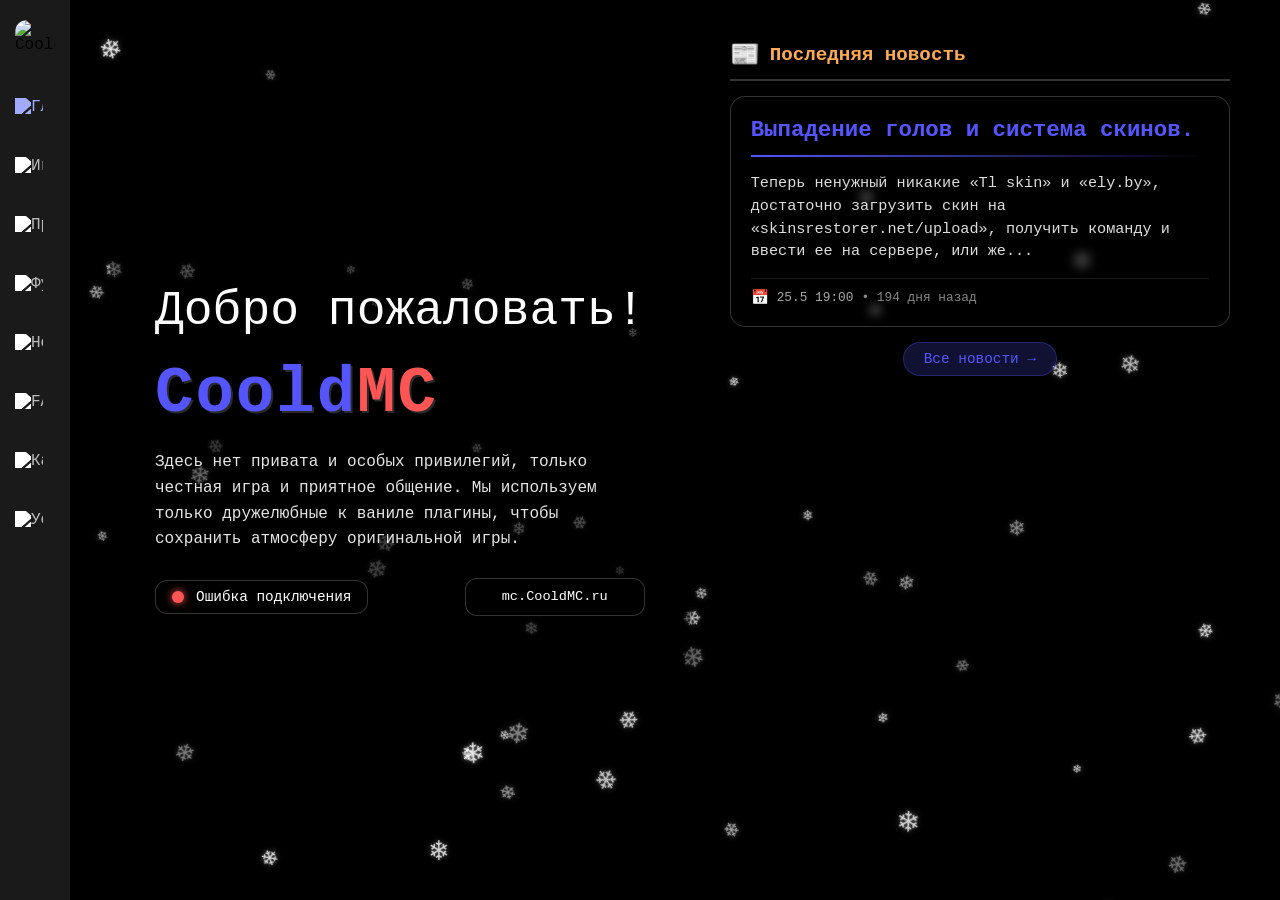
==== commit 12ff21fc: "Update index.html" ====
--- a/index.html
+++ b/index.html
@@ -161,7 +161,7 @@
                         
                         <div class="ip-copy-container">
                             <div class="ip-button" id="ipButton">
-                                <div class="ip-text" id="ipText">CooldMC.my-craft.cc</div>
+                                <div class="ip-text" id="ipText">mc.CooldMC.ru</div>
                                 <div class="copy-text" id="copyText">Скопировать</div>
                             </div>
                         </div>
--- a/style.css
+++ b/style.css
@@ -134,17 +134,16 @@
     opacity: 1;
 }
 
-/* Переключатель эффектов - скрыт по умолчанию */
+/* ===== ПЕРЕКЛЮЧАТЕЛЬ ЭФФЕКТОВ (ПК) ===== */
 .effect-switcher {
     margin-top: auto;
     margin-bottom: 15px;
-    padding: 0 10px;
+    padding: 0 15px;
     opacity: 0;
     visibility: hidden;
     transition: opacity 0.2s ease, visibility 0.2s ease;
 }
 
-/* При наведении на панель - показываем */
 .sidebar:hover .effect-switcher {
     opacity: 1;
     visibility: visible;
@@ -152,63 +151,13 @@
 
 .effect-switch {
     display: flex;
-    background-color: rgba(255, 255, 255, 0.1);
+    background-color: rgba(255, 255, 255, 0.15);
     border-radius: 30px;
-    border: 1px solid rgba(255, 255, 255, 0.2);
     overflow: hidden;
     width: 100%;
 }
 
 .effect-option {
-    flex: 1;
-    text-align: center;
-    padding: 6px 4px;
-    font-size: 0.7rem;
-    cursor: pointer;
-    transition: all 0.2s ease;
-    color: rgba(255, 255, 255, 0.6);
-    font-family: 'Minecraft', 'Courier New', monospace;
-    background-color: transparent;
-    border: none;
-}
-
-.effect-option.active {
-    background-color: #5555FF;
-    color: white;
-}
-
-.effect-option:first-child {
-    border-radius: 30px 0 0 30px;
-}
-
-.effect-option:last-child {
-    border-radius: 0 30px 30px 0;
-}
-
-/* Мобильный переключатель - скрыт по умолчанию */
-.mobile-effect-switcher {
-    margin-top: auto;
-    margin-bottom: 10px;
-    padding: 0;
-    display: none;
-}
-
-/* При открытом мобильном меню - показываем */
-.mobile-menu-overlay.open .mobile-effect-switcher {
-    display: block;
-}
-
-.mobile-effect-switch {
-    display: flex;
-    background-color: rgba(255, 255, 255, 0.15);
-    border-radius: 25px;
-    overflow: hidden;
-    width: 100%;
-    border: none;
-    box-shadow: none;
-}
-
-.mobile-effect-option {
     flex: 1;
     text-align: center;
     padding: 6px 4px;
@@ -219,61 +168,18 @@
     font-family: 'Minecraft', 'Courier New', monospace;
     background-color: transparent;
     border: none;
-    outline: none;
-}
-
-.mobile-effect-option.active {
+}
+
+.effect-option.active {
     background-color: #5555FF;
     color: white;
 }
 
-.mobile-effect-option:first-child {
-    border-radius: 25px 0 0 25px;
-}
-
-.mobile-effect-option:last-child {
-    border-radius: 0 25px 25px 0;
-}
-
-/* Мобильный переключатель */
-.mobile-effect-switcher {
-    margin-top: auto;
-    margin-bottom: 10px;
-    padding: 0 10px;
-}
-
-.mobile-effect-switch {
-    display: flex;
-    background-color: rgba(255, 255, 255, 0.1);
-    border-radius: 30px;
-    border: 1px solid rgba(255, 255, 255, 0.2);
-    overflow: hidden;
-    width: 100%;
-}
-
-.mobile-effect-option {
-    flex: 1;
-    text-align: center;
-    padding: 8px 4px;
-    font-size: 0.75rem;
-    cursor: pointer;
-    transition: all 0.2s ease;
-    color: rgba(255, 255, 255, 0.6);
-    font-family: 'Minecraft', 'Courier New', monospace;
-    background-color: transparent;
-    border: none;
-}
-
-.mobile-effect-option.active {
-    background-color: #5555FF;
-    color: white;
-}
-
-.mobile-effect-option:first-child {
+.effect-option:first-child {
     border-radius: 30px 0 0 30px;
 }
 
-.mobile-effect-option:last-child {
+.effect-option:last-child {
     border-radius: 0 30px 30px 0;
 }
 
@@ -432,35 +338,46 @@
 .mobile-effect-switcher {
     margin-top: auto;
     margin-bottom: 10px;
-    padding: 12px 15px;
-    background-color: rgba(0, 0, 0, 0.5);
-    backdrop-filter: blur(5px);
-    border-radius: 12px;
-    border: 1px solid rgba(255, 255, 255, 0.2);
-}
-
-.effect-btn-mobile {
+    padding: 0;
+    display: none;
+}
+
+.mobile-menu-overlay.open .mobile-effect-switcher {
+    display: block;
+}
+
+.mobile-effect-switch {
+    display: flex;
+    background-color: rgba(255, 255, 255, 0.15);
+    border-radius: 25px;
+    overflow: hidden;
+    width: 100%;
+}
+
+.mobile-effect-option {
     flex: 1;
-    padding: 8px 10px;
-    background-color: rgba(255, 255, 255, 0.1);
-    border: 1px solid rgba(255, 255, 255, 0.2);
-    border-radius: 20px;
-    color: rgba(255, 255, 255, 0.7);
-    font-size: 0.8rem;
+    text-align: center;
+    padding: 6px 4px;
+    font-size: 0.7rem;
     cursor: pointer;
     transition: all 0.2s ease;
+    color: rgba(255, 255, 255, 0.7);
     font-family: 'Minecraft', 'Courier New', monospace;
-}
-
-.effect-btn-mobile:hover {
-    background-color: rgba(255, 255, 255, 0.2);
-    color: white;
-}
-
-.effect-btn-mobile.active {
+    background-color: transparent;
+    border: none;
+}
+
+.mobile-effect-option.active {
     background-color: #5555FF;
     color: white;
-    border-color: #5555FF;
+}
+
+.mobile-effect-option:first-child {
+    border-radius: 25px 0 0 25px;
+}
+
+.mobile-effect-option:last-child {
+    border-radius: 0 25px 25px 0;
 }
 
 /* ===== ОСНОВНОЙ КОНТЕНТ ===== */
@@ -545,11 +462,20 @@
     text-shadow: 1px 1px 0px rgba(0, 0, 0, 0.3);
 }
 
+/* Блок статуса сервера и IP */
+.server-status-wrapper {
+    display: flex;
+    align-items: center;
+    justify-content: space-between;
+    margin-top: 25px;
+    width: 100%;
+}
+
 .server-status {
     display: inline-flex;
     align-items: center;
-    gap: 15px;
-    padding: 10px 20px;
+    gap: 12px;
+    padding: 8px 16px;
     background-color: rgba(0, 0, 0, 0.5);
     backdrop-filter: blur(5px);
     border-radius: 12px;
@@ -558,8 +484,8 @@
 }
 
 .status-dot {
-    width: 14px;
-    height: 14px;
+    width: 12px;
+    height: 12px;
     border-radius: 50%;
     background-color: #808080;
     transition: all 0.3s ease;
@@ -567,22 +493,89 @@
 
 .status-dot.online {
     background-color: #55FF55;
-    box-shadow: 0 0 10px #55FF55;
+    box-shadow: 0 0 8px #55FF55;
 }
 
 .status-dot.offline {
     background-color: #FF5555;
-    box-shadow: 0 0 10px #FF5555;
+    box-shadow: 0 0 8px #FF5555;
 }
 
 .status-text {
-    font-size: 1rem;
+    font-size: 0.9rem;
     color: white;
+    white-space: nowrap;
 }
 
 .online-count {
     color: #55FF55;
     font-weight: bold;
+}
+
+/* Кнопка копирования IP */
+.ip-copy-container {
+    display: inline-flex;
+}
+
+.ip-button {
+    background-color: rgba(0, 0, 0, 0.5);
+    backdrop-filter: blur(5px);
+    border-radius: 12px;
+    border: 1px solid rgba(255, 255, 255, 0.2);
+    padding: 8px 16px;
+    cursor: pointer;
+    min-width: 180px;
+    text-align: center;
+    transition: all 0.3s ease;
+    position: relative;
+    overflow: hidden;
+    height: 38px;
+    display: flex;
+    align-items: center;
+    justify-content: center;
+}
+
+.ip-button:hover {
+    background-color: rgba(0, 0, 0, 0.7);
+    transform: scale(1.02);
+}
+
+.ip-text, .copy-text {
+    position: absolute;
+    left: 0;
+    right: 0;
+    text-align: center;
+    transition: transform 0.3s ease, opacity 0.3s ease;
+    font-family: 'Minecraft', 'Courier New', monospace;
+    font-size: 0.85rem;
+    line-height: 1;
+    white-space: nowrap;
+}
+
+.ip-text {
+    top: 50%;
+    transform: translateY(-50%);
+    color: white;
+}
+
+.copy-text {
+    top: 200%;
+    transform: translateY(0);
+    color: #888888;
+}
+
+.ip-button.copied .ip-text {
+    transform: translateY(-150%);
+    opacity: 0;
+}
+
+.ip-button.copied .copy-text {
+    transform: translateY(-50%);
+    top: 50%;
+}
+
+.ip-button.copy-success .copy-text {
+    color: #55FF55;
 }
 
 .right-section {
@@ -622,11 +615,6 @@
     backdrop-filter: blur(5px);
     border-radius: 15px;
     padding: 15px 20px;
-    display: flex;
-    justify-content: space-between;
-    align-items: center;
-    flex-wrap: wrap;
-    gap: 15px;
     border: 1px solid rgba(255, 255, 255, 0.2);
     transition: all 0.3s ease;
 }
@@ -638,48 +626,78 @@
 
 .player-info {
     display: flex;
-    align-items: center;
-    gap: 15px;
-    flex-wrap: wrap;
+    flex-direction: column;
+    gap: 5px;
 }
 
 .player-name {
+    font-size: 2rem;
+    color: white;
+}
+
+.player-role {
     font-size: 1.5rem;
-    color: white;
-}
-
-.player-role {
-    font-size: 1rem;
-    padding: 4px 10px;
-    border-radius: 20px;
-    background-color: rgba(0, 0, 0, 0.3);
+}
+
+/* Роли игроков */
+.role-gl_admin {
+    color: #FF5555;
 }
 
 .role-admin {
     color: #FF5555;
 }
 
+.role-gl_moderator {
+    color: #5555FF;
+}
+
+.role-st_moderator {
+    color: #5555FF;
+}
+
 .role-moderator {
     color: #5555FF;
 }
 
+.role-gl_helper {
+    color: #FFAA55;
+}
+
+.role-st_helper {
+    color: #FFAA55;
+}
+
+.role-helper {
+    color: #FFAA55;
+}
+
 .role-beta {
     color: #FFFF55;
 }
 
 .player-stats {
-    text-align: right;
+    display: flex;
+    gap: 20px;
+    margin-top: 10px;
+    flex-wrap: wrap;
 }
 
 .player-join-date {
     color: #AAAAAA;
-    font-size: 0.8rem;
+    font-size: 0.9rem;
+    display: flex;
+    align-items: center;
+    gap: 5px;
 }
 
 .player-days {
     color: #55FF55;
     font-size: 0.9rem;
     font-weight: bold;
+    display: flex;
+    align-items: center;
+    gap: 5px;
 }
 
 /* Стили для правил */
@@ -1162,7 +1180,7 @@
         padding-top: 80px;
         gap: 20px;
         align-items: flex-start;
-        justify-content: center;
+        justify-content: flex-start;
         min-height: 100vh;
     }
     
@@ -1170,26 +1188,65 @@
         max-width: 100%;
         width: 100%;
         align-items: flex-start;
-        justify-content: center;
+        justify-content: flex-start;
     }
     
     .content-card {
-        padding: 25px;
+        padding: 20px;
         text-align: left;
         width: 100%;
     }
     
     .welcome-title {
-        font-size: 1.5rem;
+        font-size: 1.6rem;
         white-space: normal;
+        margin-bottom: 15px;
     }
     
     .server-name {
-        font-size: 1.8rem;
+        font-size: 2rem;
+        margin-bottom: 15px;
     }
     
     .description {
         font-size: 0.85rem;
+        margin-bottom: 20px;
+    }
+    
+    .server-status-wrapper {
+        justify-content: space-between;
+        flex-wrap: nowrap;
+        gap: 10px;
+        align-items: center;
+    }
+    
+    .server-status {
+        padding: 11px 12px;
+        flex-shrink: 1;
+        min-width: 0;
+    }
+    
+    .status-text {
+        font-size: 0.7rem;
+        white-space: nowrap;
+    }
+    
+    .status-dot {
+        width: 8px;
+        height: 8px;
+        flex-shrink: 0;
+    }
+    
+    .ip-button {
+        padding: 5px 12px; /*5 12*/
+        min-width: 150px;
+        height: 32px;
+        flex-shrink: 1;
+    }
+    
+    .ip-text, .copy-text {
+        font-size: 0.65rem;
+        white-space: nowrap;
     }
     
     .right-section {
@@ -1197,118 +1254,55 @@
         width: 100%;
         max-height: none;
     }
-    
-    .server-status {
-        justify-content: flex-start;
-    }
-    
-    .player-card {
-        flex-direction: column;
-        text-align: center;
-    }
-    
-    .player-stats {
-        text-align: center;
-    }
-    
-    .functions-container {
-        padding: 0;
-    }
-    
-    .function-item {
-        font-size: 0.9rem;
-    }
-    
-    .faq-question-text {
-        font-size: 1rem;
-    }
-    
-    .faq-answer-text {
-        font-size: 0.9rem;
-    }
-    
-    .mod-card {
-        flex-direction: row;
-        justify-content: space-between;
-        text-align: left;
-        flex-wrap: wrap;
-    }
-    
-    .mod-info {
-        text-align: left;
-        flex: 1;
-    }
-    
-    .download-btn {
-        flex-shrink: 0;
-    }
-    
-    .news-title {
-        font-size: 1.2rem;
-    }
-    
-    .news-description {
-        font-size: 0.85rem;
-    }
-    
-    .news-image img {
-        max-height: 180px;
-    }
-    
-    .latest-news-image img {
-        max-height: 150px;
-    }
-    
-    .skin-redirect {
-        padding: 25px 15px;
-    }
-    
-    .skin-title {
-        font-size: 1.5rem;
-    }
-    
-    .skin-description {
-        font-size: 0.85rem;
-    }
-    
-    .skin-button {
-        padding: 10px 20px;
-        font-size: 0.95rem;
-    }
 }
 
 @media (max-width: 600px) {
     .container {
         padding: 15px;
-        padding-top: 75px;
+        padding-top: 70px;
     }
     
     .content-card {
-        padding: 20px;
+        padding: 15px;
     }
     
     .welcome-title {
         font-size: 1.3rem;
-        margin-bottom: 12px;
     }
     
     .server-name {
-        font-size: 1.5rem;
-        margin-bottom: 12px;
+        font-size: 1.6rem;
     }
     
     .description {
         font-size: 0.75rem;
-        margin-bottom: 15px;
+    }
+    
+    .server-status-wrapper {
+        gap: 8px;
     }
     
     .server-status {
-        padding: 6px 12px;
-        gap: 10px;
+        padding: 8px 10px;
     }
     
     .status-text {
-        font-size: 0.8rem;
+        font-size: 0.65rem;
+    }
+    
+    .status-dot {
+        width: 7px;
+        height: 7px;
+    }
+    
+    .ip-button {
+        padding: 4px 10px; /*4 10*/
+        min-width: 135px;
+        height: 30px;
+    }
+    
+    .ip-text, .copy-text {
+        font-size: 0.6rem;
     }
     
     .mobile-top-icon {
@@ -1347,11 +1341,11 @@
 @media (max-width: 480px) {
     .container {
         padding: 12px;
-        padding-top: 70px;
+        padding-top: 60px;
     }
     
     .content-card {
-        padding: 15px;
+        padding: 12px;
     }
     
     .welcome-title {
@@ -1364,6 +1358,33 @@
     
     .description {
         font-size: 0.65rem;
+    }
+    
+    .server-status-wrapper {
+        gap: 6px;
+    }
+    
+    .server-status {
+        padding: 7px 8px; /*3 8*/
+    }
+    
+    .status-text {
+        font-size: 0.6rem;
+    }
+    
+    .status-dot {
+        width: 6px;
+        height: 6px;
+    }
+    
+    .ip-button {
+        padding: 3px 8px; /*3 8*/
+        min-width: 130px; /*115*/
+        height: 28px;
+    }
+    
+    .ip-text, .copy-text {
+        font-size: 0.55rem;
     }
     
     .mobile-top-icon {
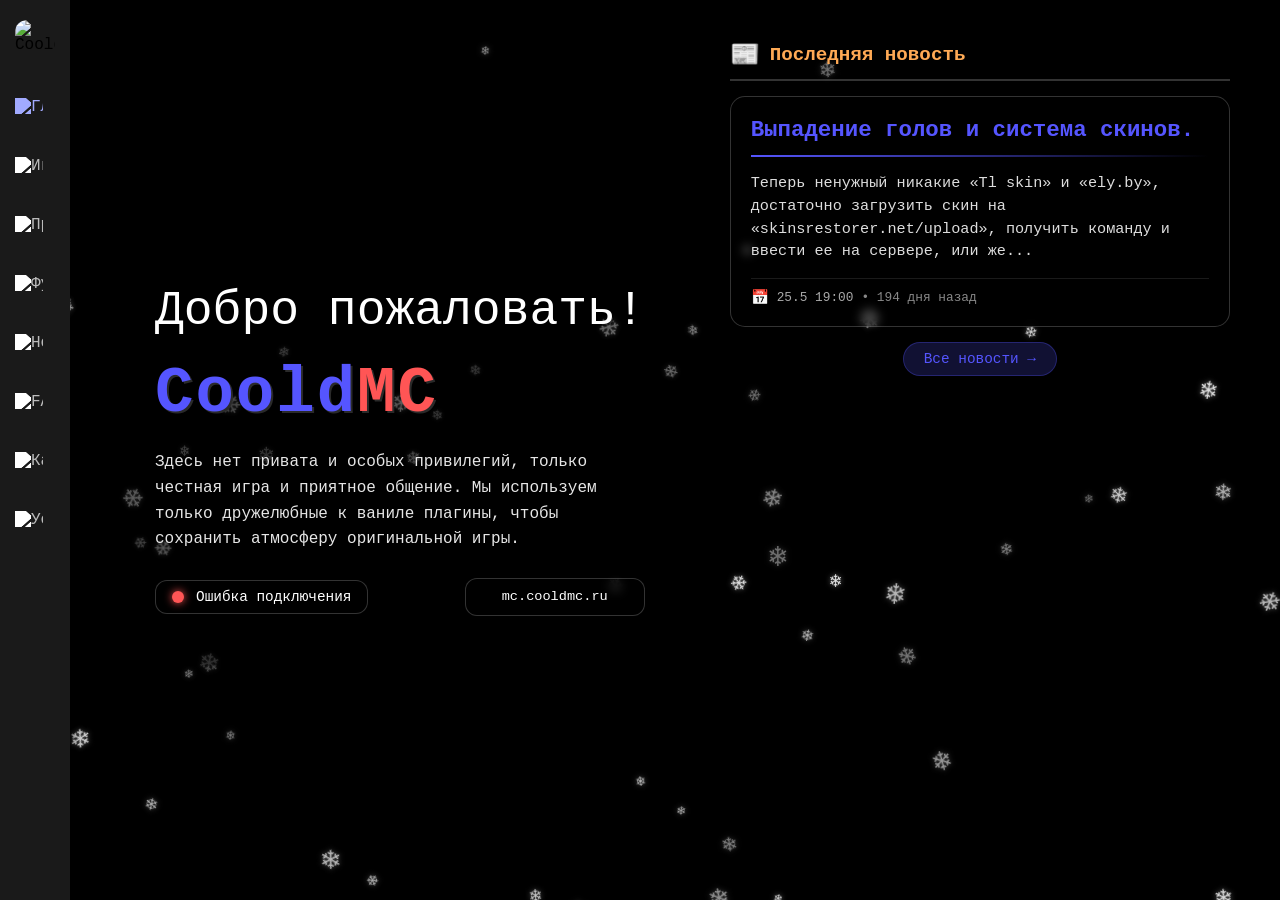
==== commit 0ac95f26: "Update index.html" ====
--- a/index.html
+++ b/index.html
@@ -161,7 +161,7 @@
                         
                         <div class="ip-copy-container">
                             <div class="ip-button" id="ipButton">
-                                <div class="ip-text" id="ipText">mc.CooldMC.ru</div>
+                                <div class="ip-text" id="ipText">mc.cooldmc.ru</div>
                                 <div class="copy-text" id="copyText">Скопировать</div>
                             </div>
                         </div>
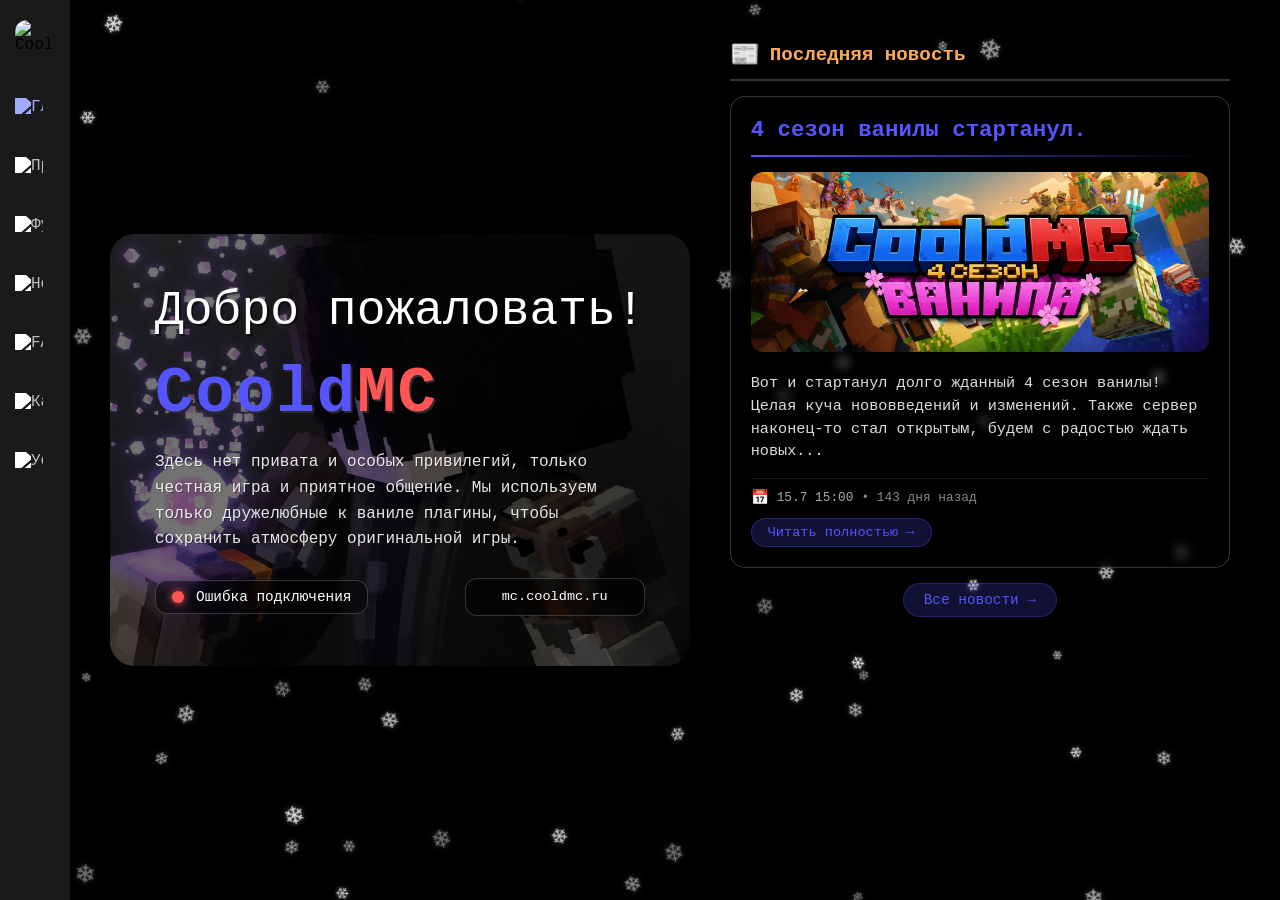
==== commit ba19f407: "Update index.html" ====
--- a/index.html
+++ b/index.html
@@ -29,10 +29,6 @@
                 <a href="#" class="nav-link active" data-page="home">
                     <img src="photos/home_icon.png" alt="Главная" class="nav-icon">
                     <span class="nav-text">Главная</span>
-                </a>
-                <a href="#" class="nav-link" data-page="players">
-                    <img src="photos/players_icon.png" alt="Игроки" class="nav-icon">
-                    <span class="nav-text">Игроки</span>
                 </a>
                 <a href="#" class="nav-link" data-page="rules">
                     <img src="photos/rules_icon.png" alt="Правила" class="nav-icon">
@@ -176,7 +172,6 @@
     </div>
 
     <script src="script.js"></script>
-    <script src="players.js"></script>
     <script src="rules.js"></script>
     <script src="functions.js"></script>
     <script src="news.js"></script>
--- a/style.css
+++ b/style.css
@@ -586,6 +586,9 @@
     max-height: 80vh;
     overflow-y: auto;
     padding-right: 10px;
+    width: 100%;
+    max-width: 100%;
+    overflow-x: hidden;
 }
 
 .right-section::-webkit-scrollbar {
@@ -648,6 +651,10 @@
     color: #FF5555;
 }
 
+.role-builder {
+    color: #FFFF55;
+}
+
 .role-gl_moderator {
     color: #5555FF;
 }
@@ -744,44 +751,71 @@
     font-size: 0.9rem;
 }
 
-/* Стили для функций */
+/* Стили для функций (как новости, но без даты) */
 .functions-container {
     width: 100%;
-}
-
-.functions-list {
-    display: flex;
-    flex-direction: column;
-    gap: 12px;
-    margin-bottom: 30px;
-}
-
-.function-item {
-    background-color: rgba(0, 0, 0, 0.4);
-    backdrop-filter: blur(3px);
+    max-width: 100%;
+    overflow-x: hidden;
+}
+
+/* Стили для функций (как новости, но без даты) */
+.function-card {
+    background-color: rgba(0, 0, 0, 0.5);
+    backdrop-filter: blur(5px);
+    border-radius: 15px;
+    padding: 25px 30px;
+    border: 1px solid rgba(255, 255, 255, 0.2);
+    transition: all 0.3s ease;
+    margin-bottom: 20px;
+    width: 100%;
+    box-sizing: border-box;
+}
+
+.function-card:hover {
+    transform: scale(1.02);
+    background-color: rgba(0, 0, 0, 0.7);
+}
+
+.function-title {
+    font-size: 2.5rem;
+    font-weight: bold;
+    color: #5555FF;
+    margin-bottom: 15px;
+    word-wrap: break-word;
+}
+
+.function-divider {
+    height: 2px;
+    background: linear-gradient(90deg, #5555FF, transparent);
+    margin-bottom: 20px;
+}
+
+.function-image {
+    margin-bottom: 20px;
     border-radius: 12px;
-    padding: 12px 18px;
-    border-left: 4px solid #5555FF;
-    font-size: 1rem;
+    overflow: hidden;
+}
+
+.function-image img {
+    width: 100%;
+    max-height: 300px;
+    object-fit: cover;
+    border-radius: 12px;
+}
+
+.function-description {
+    font-size: 1.5rem;
     color: #DDDDDD;
-    line-height: 1.4;
-}
-
-.function-item .note-gray {
-    color: #AAAAAA;
-    font-size: 0.9rem;
-}
-
-.function-item .mod-name-bold {
-    font-weight: bold;
-    color: white;
-}
-
+    line-height: 1.7;
+    word-wrap: break-word;
+}
+
+/* Моды и ресурс-паки */
 .mods-title {
-    font-size: 1.8rem;
+    font-size: 2.8rem;
     color: white;
     text-shadow: 2px 2px 0px #2a2a2a;
-    margin: 20px 0 20px 0;
+    margin: 40px 0 25px 0;
     text-align: left;
     border-bottom: 2px solid rgba(255, 255, 255, 0.3);
     padding-bottom: 10px;
@@ -790,7 +824,10 @@
 .mods-list {
     display: flex;
     flex-direction: column;
-    gap: 12px;
+    gap: 15px;
+    width: 100%;
+    max-width: 100%;
+    overflow-x: hidden;
 }
 
 .mod-card {
@@ -800,10 +837,13 @@
     background-color: rgba(0, 0, 0, 0.4);
     backdrop-filter: blur(3px);
     border-radius: 12px;
-    padding: 12px 20px;
+    padding: 18px 25px;
     border-left: 4px solid #5555FF;
     gap: 15px;
     transition: all 0.3s ease;
+    width: 100%;
+    box-sizing: border-box;
+    flex-wrap: wrap;
 }
 
 .mod-card:hover {
@@ -814,31 +854,34 @@
 .mod-info {
     display: flex;
     flex-direction: column;
-    gap: 3px;
+    gap: 5px;
     flex: 1;
+    min-width: 120px;
 }
 
 .mod-type {
-    font-size: 0.85rem;
+    font-size: 1.3rem;
     color: #5555FF;
 }
 
 .mod-name {
-    font-size: 1.1rem;
+    font-size: 1.8rem;
     color: white;
+    word-wrap: break-word;
 }
 
 .download-btn {
     background-color: #55FF55;
     color: #000000;
     text-decoration: none;
-    padding: 6px 18px;
+    padding: 8px 22px;
     border-radius: 12px;
-    font-size: 0.9rem;
+    font-size: 1.2rem;
     font-weight: bold;
     transition: all 0.3s ease;
     font-family: 'Minecraft', 'Press Start 2P', monospace;
     flex-shrink: 0;
+    white-space: nowrap;
 }
 
 .download-btn:hover {
@@ -847,6 +890,25 @@
 }
 
 /* Стили для новостей */
+/* Добавь в style.css */
+.news-read-more {
+    display: inline-block;
+    margin-top: 12px;
+    padding: 6px 16px;
+    background-color: rgba(85, 85, 255, 0.2);
+    color: #5555FF;
+    text-decoration: none;
+    border-radius: 20px;
+    font-size: 0.85rem;
+    transition: all 0.3s ease;
+    border: 1px solid rgba(85, 85, 255, 0.3);
+}
+
+.news-read-more:hover {
+    background-color: rgba(85, 85, 255, 0.4);
+    transform: scale(1.05);
+}
+
 .news-container {
     display: flex;
     flex-direction: column;
@@ -1238,7 +1300,7 @@
     }
     
     .ip-button {
-        padding: 5px 12px; /*5 12*/
+        padding: 5px 12px;
         min-width: 150px;
         height: 32px;
         flex-shrink: 1;
@@ -1253,6 +1315,52 @@
         min-height: 200px;
         width: 100%;
         max-height: none;
+        padding-right: 0;
+    }
+    
+    /* КРУПНЫЙ ШРИФТ ДЛЯ ФУНКЦИЙ НА ТЕЛЕФОНЕ */
+    .function-card {
+        padding: 18px 20px;
+    }
+    
+    .function-title {
+        font-size: 2rem;
+    }
+    
+    .function-description {
+        font-size: 1.3rem;
+    }
+    
+    .function-image img {
+        max-height: 200px;
+    }
+    
+    .mods-title {
+        font-size: 2.2rem;
+    }
+    
+    .mod-card {
+        flex-direction: row;
+        flex-wrap: wrap;
+        padding: 14px 18px;
+    }
+    
+    .mod-info {
+        flex: 1;
+        min-width: 100px;
+    }
+    
+    .mod-type {
+        font-size: 1.2rem;
+    }
+    
+    .mod-name {
+        font-size: 1.6rem;
+    }
+    
+    .download-btn {
+        padding: 6px 18px;
+        font-size: 1.1rem;
     }
 }
 
@@ -1296,7 +1404,7 @@
     }
     
     .ip-button {
-        padding: 4px 10px; /*4 10*/
+        padding: 4px 10px;
         min-width: 135px;
         height: 30px;
     }
@@ -1335,6 +1443,48 @@
     .mobile-nav-icon {
         width: 24px;
         height: 24px;
+    }
+    
+    /* КРУПНЫЙ ШРИФТ ДЛЯ ФУНКЦИЙ НА МАЛЕНЬКОМ ТЕЛЕФОНЕ */
+    .function-title {
+        font-size: 1.8rem;
+    }
+    
+    .function-description {
+        font-size: 1.2rem;
+    }
+    
+    .function-image img {
+        max-height: 160px;
+    }
+    
+    .mods-title {
+        font-size: 2rem;
+    }
+    
+    .mod-card {
+        flex-direction: column;
+        align-items: flex-start;
+        gap: 10px;
+        padding: 12px 15px;
+    }
+    
+    .mod-info {
+        width: 100%;
+    }
+    
+    .mod-type {
+        font-size: 1.1rem;
+    }
+    
+    .mod-name {
+        font-size: 1.4rem;
+    }
+    
+    .download-btn {
+        align-self: flex-start;
+        padding: 5px 14px;
+        font-size: 1rem;
     }
 }
 
@@ -1365,7 +1515,7 @@
     }
     
     .server-status {
-        padding: 7px 8px; /*3 8*/
+        padding: 7px 8px;
     }
     
     .status-text {
@@ -1378,8 +1528,8 @@
     }
     
     .ip-button {
-        padding: 3px 8px; /*3 8*/
-        min-width: 130px; /*115*/
+        padding: 3px 8px;
+        min-width: 130px;
         height: 28px;
     }
     
@@ -1419,16 +1569,41 @@
         height: 22px;
     }
     
+    /* КРУПНЫЙ ШРИФТ ДЛЯ ФУНКЦИЙ НА САМОМ МАЛЕНЬКОМ ЭКРАНЕ */
+    .function-card {
+        padding: 12px 15px;
+    }
+    
+    .function-title {
+        font-size: 1.6rem;
+    }
+    
+    .function-description {
+        font-size: 1.1rem;
+    }
+    
+    .function-image img {
+        max-height: 130px;
+    }
+    
+    .mods-title {
+        font-size: 1.6rem;
+    }
+    
     .mod-card {
-        flex-direction: column;
-        text-align: center;
-    }
-    
-    .mod-info {
-        text-align: center;
+        padding: 10px 12px;
+    }
+    
+    .mod-type {
+        font-size: 1rem;
+    }
+    
+    .mod-name {
+        font-size: 1.2rem;
     }
     
     .download-btn {
-        align-self: center;
-    }
-}
+        font-size: 0.9rem;
+        padding: 4px 12px;
+    }
+}
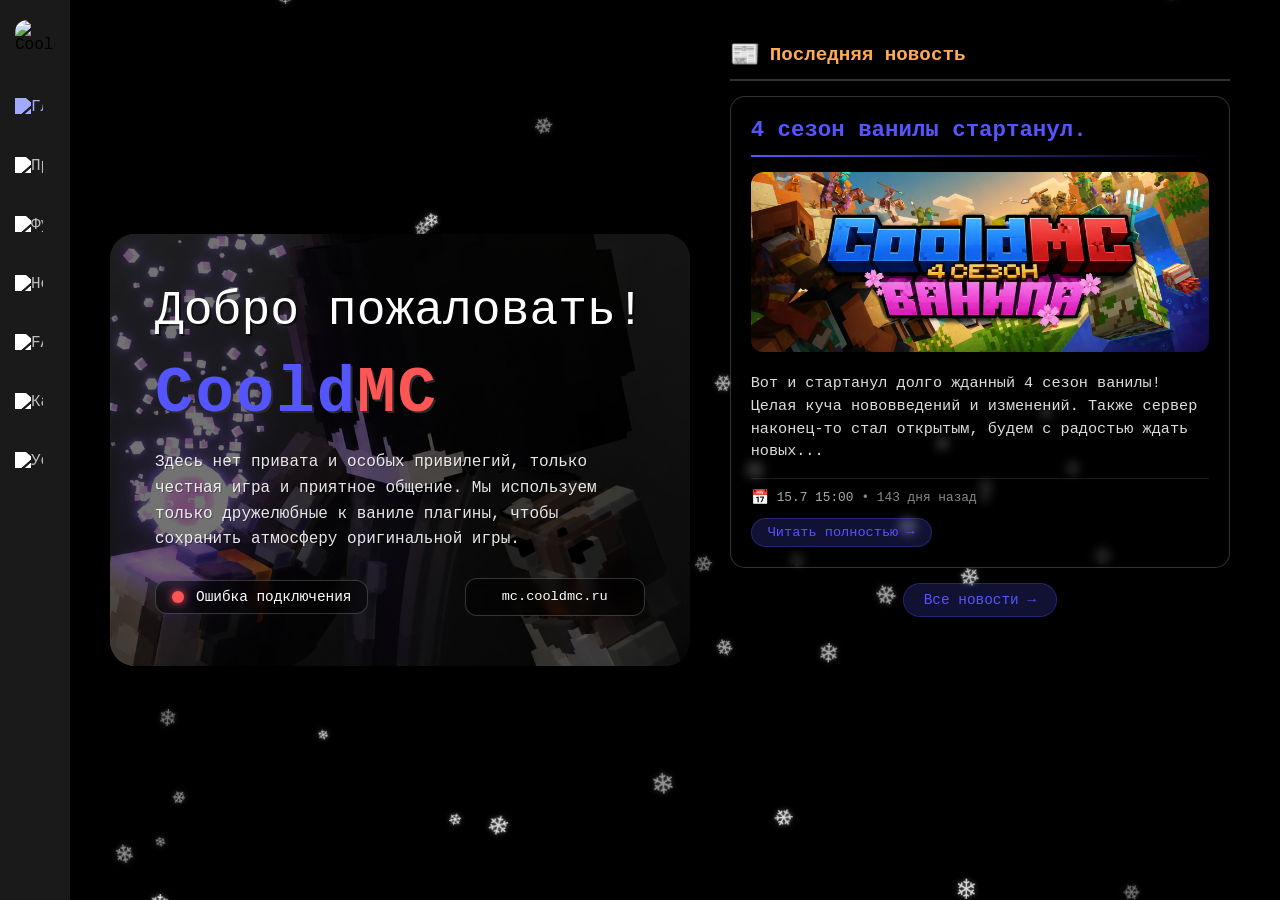
==== commit 26b04d2e: "Update index.html" ====
--- a/index.html
+++ b/index.html
@@ -94,10 +94,6 @@
                     <img src="photos/home_icon.png" alt="Главная" class="mobile-nav-icon">
                     <span>Главная</span>
                 </a>
-                <a href="#" class="mobile-nav-link" data-page="players">
-                    <img src="photos/players_icon.png" alt="Игроки" class="mobile-nav-icon">
-                    <span>Игроки</span>
-                </a>
                 <a href="#" class="mobile-nav-link" data-page="rules">
                     <img src="photos/rules_icon.png" alt="Правила" class="mobile-nav-icon">
                     <span>Правила</span>
